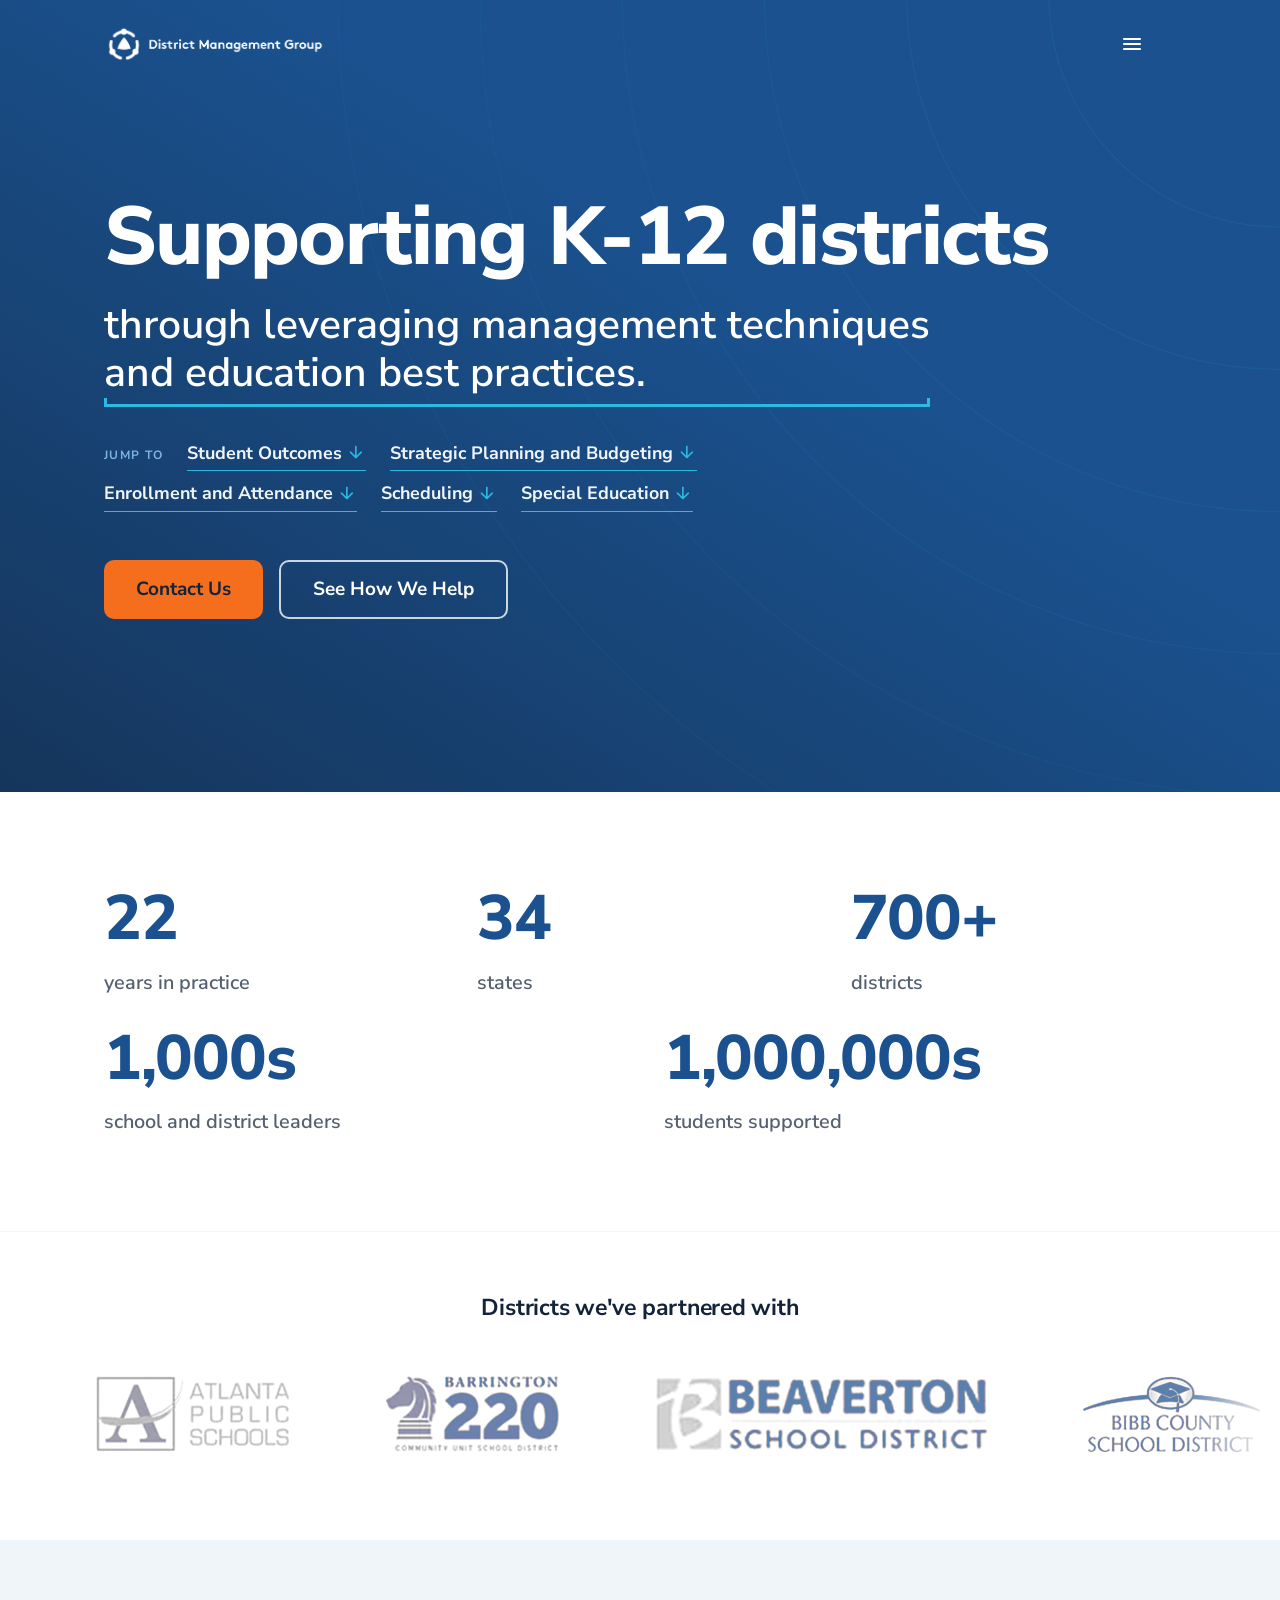
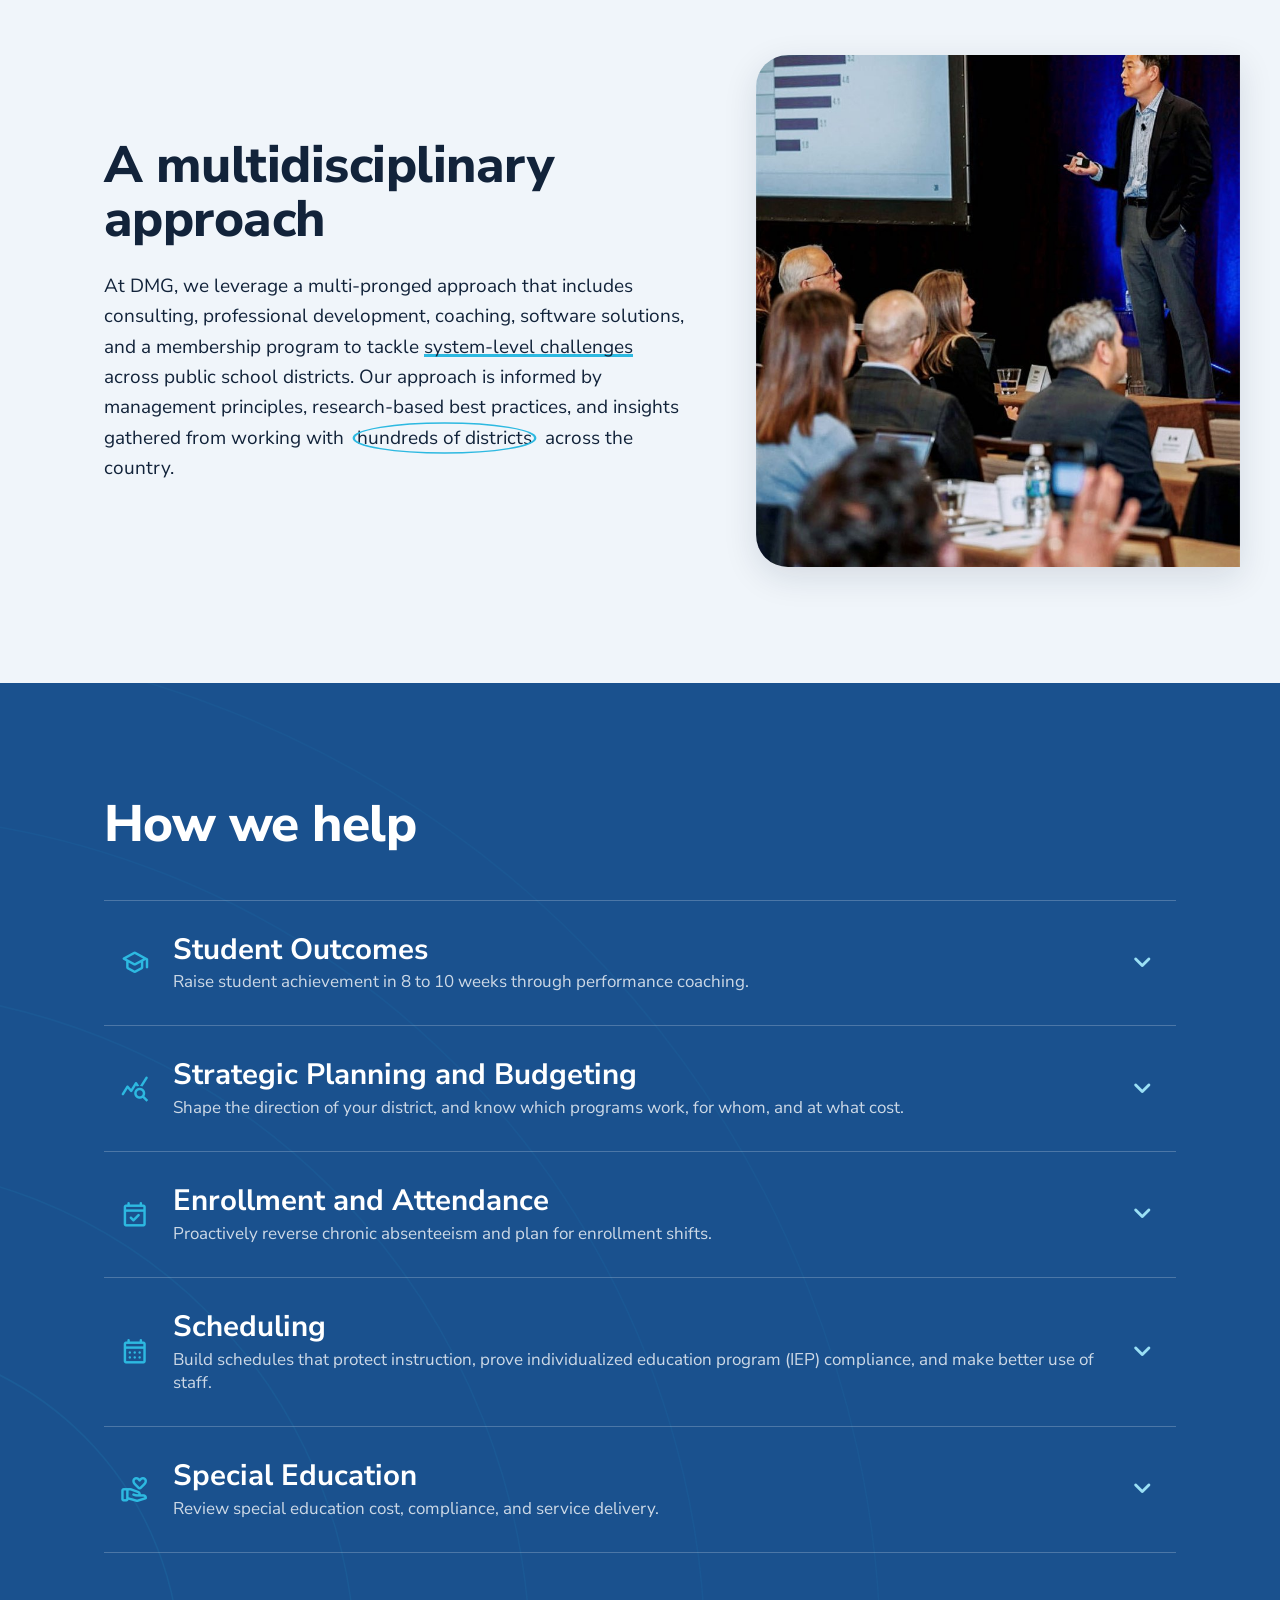
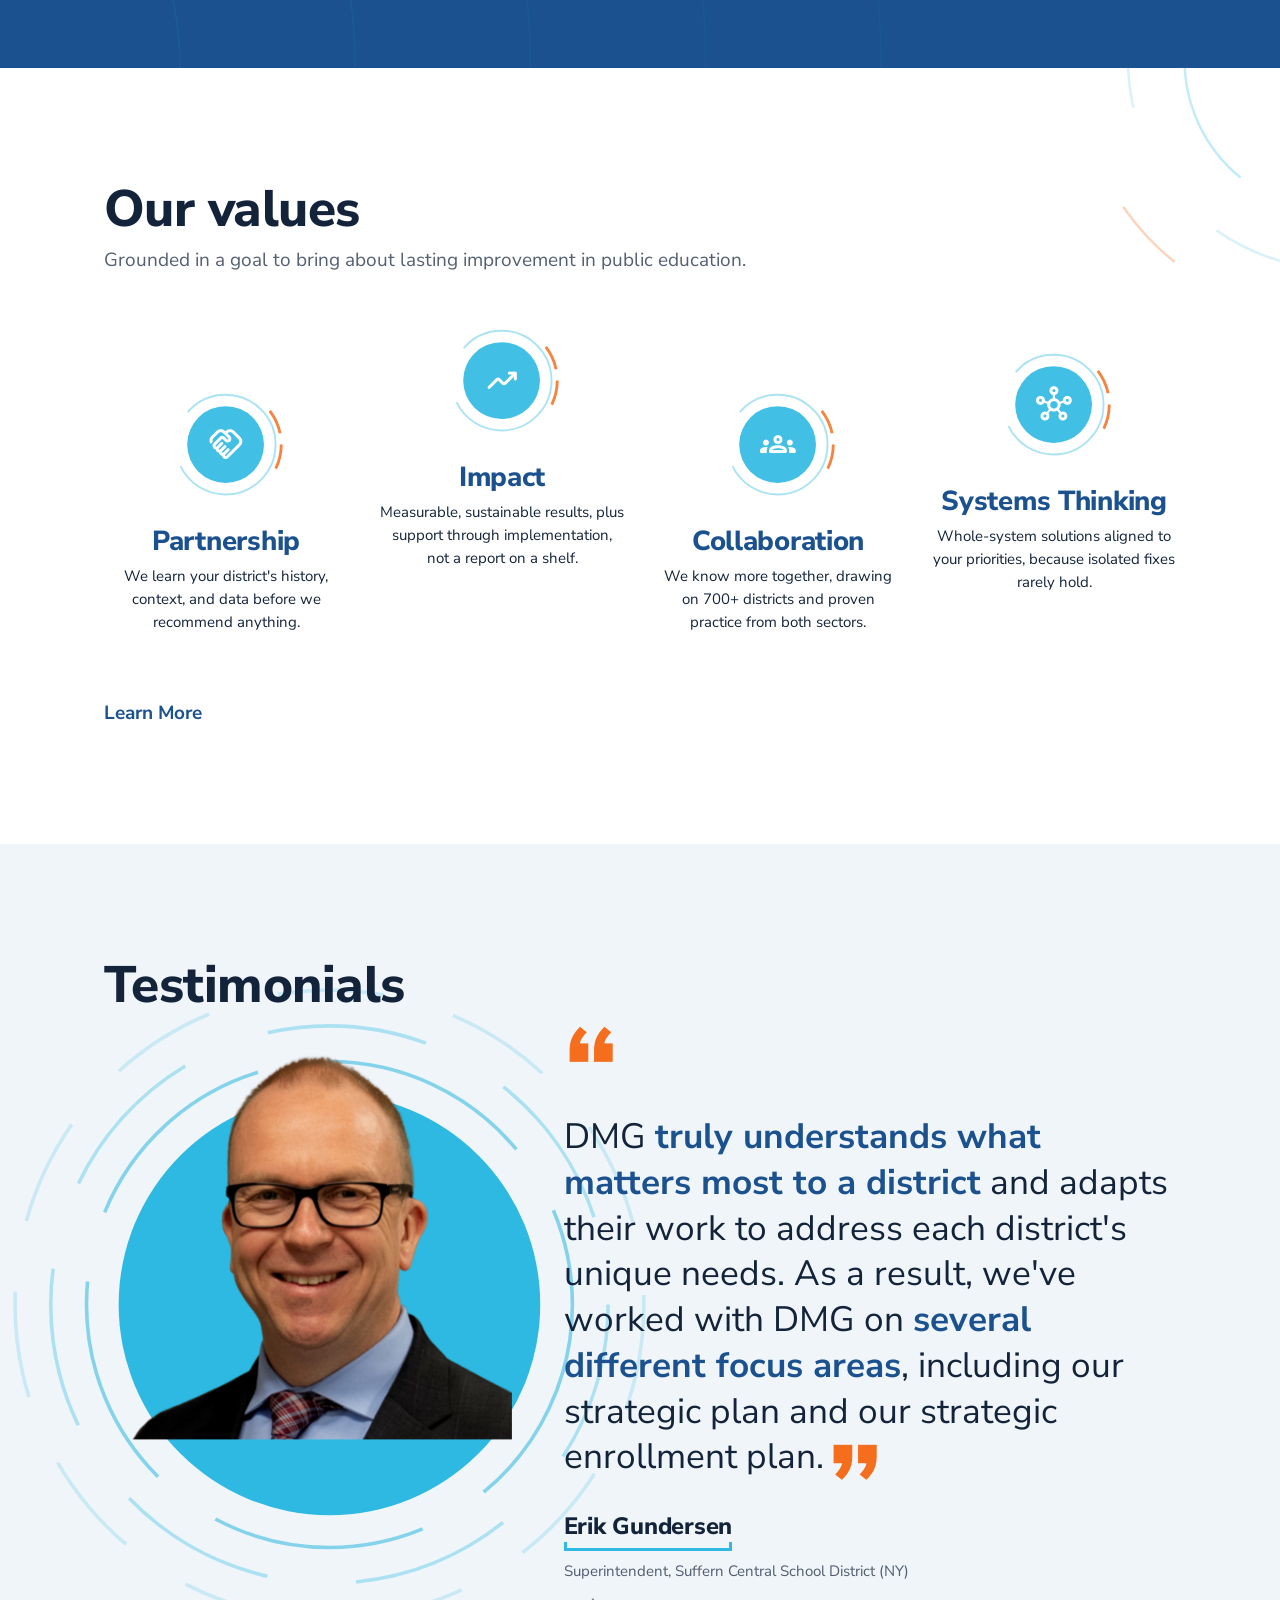
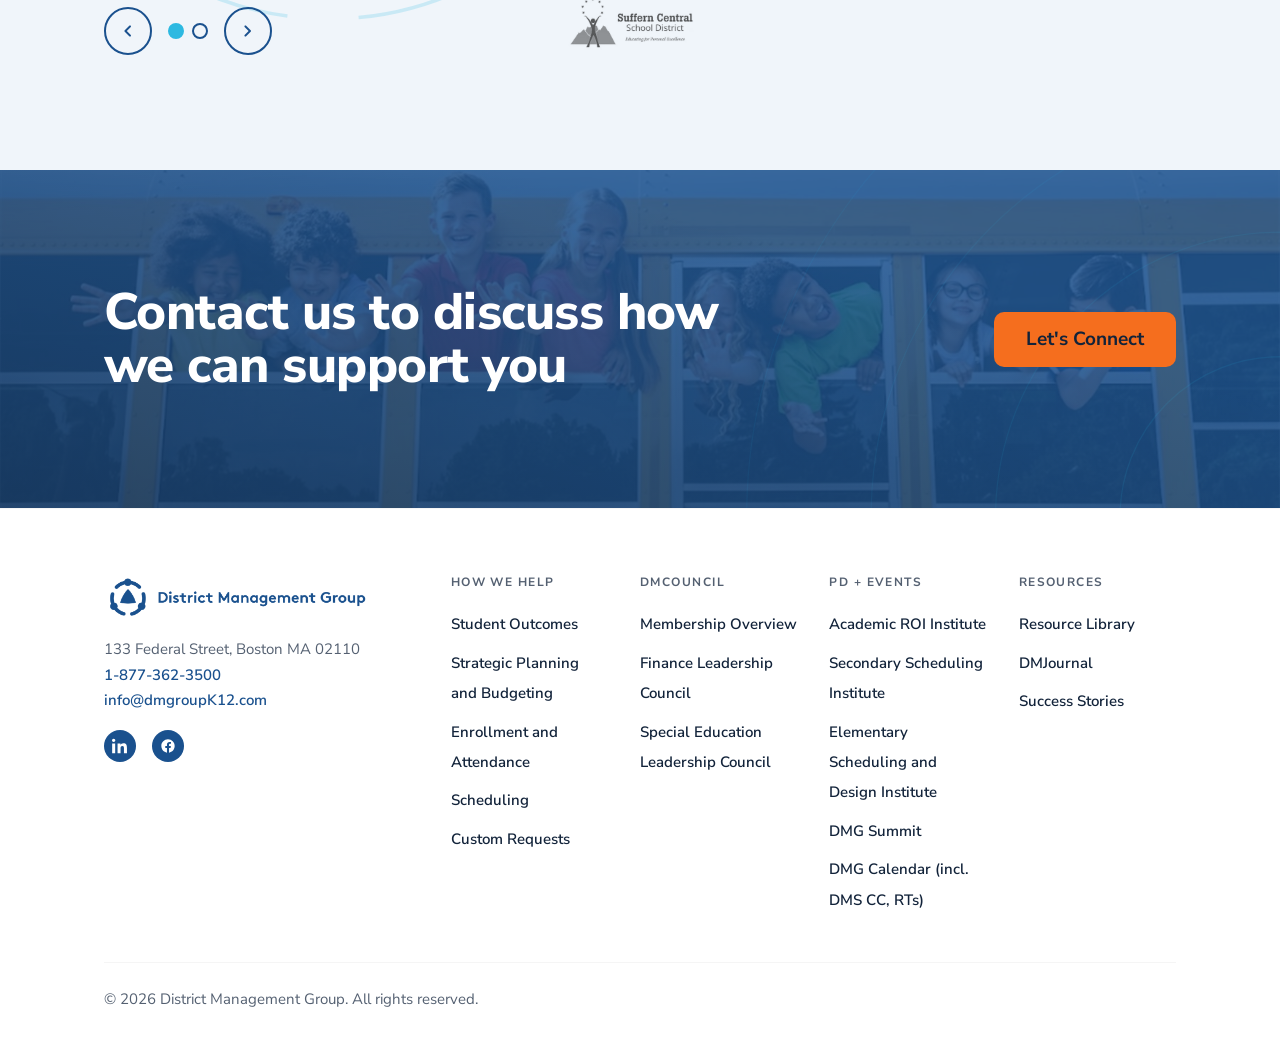
==== index.html @ 8a73c17e "Initial commit: DMG homepage prototype" ====
<!DOCTYPE html>
<html lang="en">
<head>
  <meta charset="UTF-8">
  <meta name="viewport" content="width=device-width, initial-scale=1.0">
  <title>District Management Group | Supporting K-12 districts</title>
  <meta name="description" content="DMG partners with public school districts on student outcomes, strategic planning and budgeting, enrollment and attendance, scheduling, and special education.">
  <link rel="icon" type="image/svg+xml" href="assets/brand/dmg-logo-stacked.svg">
  <script>document.documentElement.classList.add('js');</script>
  <link rel="preconnect" href="https://fonts.googleapis.com">
  <link rel="preconnect" href="https://fonts.gstatic.com" crossorigin>
  <link href="https://fonts.googleapis.com/css2?family=Nunito+Sans:ital,wght@0,400;0,600;0,700;0,800;1,400&display=swap" rel="stylesheet">
  <link href="https://fonts.googleapis.com/css2?family=Material+Symbols+Rounded:opsz,wght,FILL,GRAD@24,400,0,0&display=block" rel="stylesheet">
  <link rel="stylesheet" href="styles.css">
</head>
<body>

  <a class="skip-link" href="#main">Skip to content</a>

  <!-- ================= NAV ================= -->
  <header class="site-nav" id="site-nav">
    <div class="container nav-inner">
      <a class="nav-logo" href="#top" aria-label="District Management Group home">
        <!-- one asset, two colorways: the white PNG is used directly over the hero,
             and re-tinted to Dark Blue via a mask once the nav goes white -->
        <img class="logo-reversed" src="assets/brand/dmg-logo-white.png" alt="District Management Group" width="1844" height="333">
        <span class="logo-standard" role="img" aria-label="District Management Group"></span>
      </a>

      <button class="nav-toggle" aria-expanded="false" aria-controls="nav-menu" aria-label="Menu">
        <span class="material-symbols-rounded" aria-hidden="true">menu</span>
      </button>

      <nav aria-label="Primary">
        <ul class="nav-menu" id="nav-menu">
          <li class="nav-item">
            <button type="button" aria-expanded="false" aria-controls="drop-about">About <span class="material-symbols-rounded" aria-hidden="true">expand_more</span></button>
            <ul class="dropdown" id="drop-about">
              <li><a href="#">Our Approach</a></li>
              <li><a href="#">Our Team</a></li>
              <li><a href="#">Careers</a></li>
            </ul>
          </li>
          <li class="nav-item">
            <button type="button" aria-expanded="false" aria-controls="drop-help">How We Help <span class="material-symbols-rounded" aria-hidden="true">expand_more</span></button>
            <!-- layer 2 opens to the side on hover / focus-within -->
            <ul class="dropdown" id="drop-help">
              <li class="has-sub">
                <a href="#row-student-outcomes" data-open-row aria-haspopup="true">Student Outcomes<span class="material-symbols-rounded sub-caret" aria-hidden="true">chevron_right</span></a>
                <ul class="dropdown dropdown--sub">
                  <li><a href="#">Literacy Improvement</a></li>
                  <li><a href="#">Math Improvement</a></li>
                  <li><a href="#">Turnaround School Support</a></li>
                  <li><a href="#">Special Education and MTSS Reviews</a></li>
                </ul>
              </li>
              <li class="has-sub">
                <a href="#row-strategic-planning" data-open-row aria-haspopup="true">Strategic Planning and Budgeting<span class="material-symbols-rounded sub-caret" aria-hidden="true">chevron_right</span></a>
                <ul class="dropdown dropdown--sub">
                  <li><a href="#">Prioritizing Resources and Initiatives for Strategic Management (PRISM)</a></li>
                  <li><a href="#">Academic ROI Institute</a></li>
                  <li><a href="#">Strategic Planning</a></li>
                  <li><a href="#">Strategic Budgeting</a></li>
                </ul>
              </li>
              <li class="has-sub">
                <a href="#row-enrollment" data-open-row aria-haspopup="true">Enrollment and Attendance<span class="material-symbols-rounded sub-caret" aria-hidden="true">chevron_right</span></a>
                <ul class="dropdown dropdown--sub">
                  <li><a href="#">Decreasing Absenteeism</a></li>
                  <li><a href="#">Strategic Enrollment Planning</a></li>
                </ul>
              </li>
              <li class="has-sub">
                <a href="#row-scheduling" data-open-row aria-haspopup="true">Scheduling<span class="material-symbols-rounded sub-caret" aria-hidden="true">chevron_right</span></a>
                <ul class="dropdown dropdown--sub">
                  <li><a href="#">DMSchedules</a></li>
                  <li><a href="#">Secondary Scheduling Institute</a></li>
                  <li><a href="#">Elementary Scheduling and Design Institute</a></li>
                </ul>
              </li>
              <li><a href="#">Custom Requests</a></li>
            </ul>
          </li>
          <li class="nav-item">
            <button type="button" aria-expanded="false" aria-controls="drop-council">DMCouncil <span class="material-symbols-rounded" aria-hidden="true">expand_more</span></button>
            <ul class="dropdown" id="drop-council">
              <li class="has-sub">
                <a href="#" aria-haspopup="true">DMCouncil Membership<span class="material-symbols-rounded sub-caret" aria-hidden="true">chevron_right</span></a>
                <ul class="dropdown dropdown--sub">
                  <li><a href="#">Membership Overview</a></li>
                  <li><a href="#">Finance Leadership Council</a></li>
                  <li><a href="#">Special Education Leadership Council</a></li>
                </ul>
              </li>
              <li><a href="#">DMG Summit</a></li>
            </ul>
          </li>
          <li class="nav-item">
            <button type="button" aria-expanded="false" aria-controls="drop-pd">PD + Events <span class="material-symbols-rounded" aria-hidden="true">expand_more</span></button>
            <ul class="dropdown" id="drop-pd">
              <li><a href="#">Academic ROI Institute</a></li>
              <li><a href="#">Secondary Scheduling Institute</a></li>
              <li><a href="#">Elementary Scheduling and Design Institute</a></li>
              <li><a href="#">DMG Summit</a></li>
              <li><a href="#">DMG Calendar (incl. DMS CC, RTs)</a></li>
            </ul>
          </li>
          <li class="nav-item"><a href="#testimonials-section">Success Stories</a></li>
          <li class="nav-item">
            <button type="button" aria-expanded="false" aria-controls="drop-resources">Resources <span class="material-symbols-rounded" aria-hidden="true">expand_more</span></button>
            <ul class="dropdown" id="drop-resources">
              <li><a href="#">Resource Library</a></li>
              <li><a href="#">DMJournal</a></li>
            </ul>
          </li>
          <li class="nav-item"><a class="btn btn--primary nav-cta" href="#contact">Contact Us</a></li>
        </ul>
      </nav>
    </div>
  </header>

  <main id="main">

    <!-- ================= HERO ================= -->
    <section class="hero" id="top" aria-label="Introduction">
      <div class="hero-media" aria-hidden="true">
        <video autoplay muted loop playsinline preload="metadata" poster="assets/video/hero-poster.jpg">
          <source src="assets/video/hero.mp4" type="video/mp4">
        </video>
        <div class="hero-tint"></div>
        <!-- disciplined arc texture: faint light-blue concentric strokes, 6-10% opacity -->
        <svg class="hero-arcs" viewBox="0 0 1440 900" preserveAspectRatio="xMidYMid slice" aria-hidden="true">
          <g fill="none" stroke="var(--dmg-light-blue)" stroke-width="1.5">
            <circle cx="1440" cy="0" r="260" opacity="0.10"/>
            <circle cx="1440" cy="0" r="420" opacity="0.09"/>
            <circle cx="1440" cy="0" r="580" opacity="0.08"/>
            <circle cx="1440" cy="0" r="740" opacity="0.07"/>
            <circle cx="1440" cy="0" r="900" opacity="0.06"/>
            <circle cx="1440" cy="0" r="1060" opacity="0.06"/>
          </g>
        </svg>
      </div>

      <div class="container hero-content">
        <h1>Supporting K&#8209;12 districts</h1>
        <div class="hero-lower">
        <div class="hero-text">
          <p class="hero-expertise">through leveraging management techniques and education best practices.</p>
          <span class="rule hero-rule" id="hero-rule" aria-hidden="true"></span>

          <!-- the real navigation into the accordion. The label and the down arrows are
               the click affordance. The rotating phrase this used to sit under is gone. -->
          <nav class="hero-quicklinks" aria-label="How we help">
            <span class="ql-label" aria-hidden="true">Jump to</span>
            <a href="#row-student-outcomes" data-open-row>Student Outcomes<span class="material-symbols-rounded ql-arrow" aria-hidden="true">arrow_downward</span></a>
            <a href="#row-strategic-planning" data-open-row>Strategic Planning and Budgeting<span class="material-symbols-rounded ql-arrow" aria-hidden="true">arrow_downward</span></a>
            <a href="#row-enrollment" data-open-row>Enrollment and Attendance<span class="material-symbols-rounded ql-arrow" aria-hidden="true">arrow_downward</span></a>
            <a href="#row-scheduling" data-open-row>Scheduling<span class="material-symbols-rounded ql-arrow" aria-hidden="true">arrow_downward</span></a>
            <a href="#row-special-education" data-open-row>Special Education<span class="material-symbols-rounded ql-arrow" aria-hidden="true">arrow_downward</span></a>
          </nav>

          <div class="hero-ctas">
            <a class="btn btn--warm" href="#contact">Contact Us</a>
            <a class="btn btn--ghost" href="#how-we-help">See How We Help</a>
          </div>
        </div>

        </div>
      </div>
    </section>

    <!-- ================= STAT BAR ================= -->
    <section class="stats" aria-label="DMG at a glance">
      <div class="container">
        <!-- row 1 is the three counted figures, row 2 the two spelled magnitudes -->
        <ul class="stats-grid">
          <li class="stat" data-reveal style="--stagger: 0;">
            <span class="stat-figure"><span class="count" data-target="22">22</span></span>
            <span class="rule stat-rule" aria-hidden="true"></span>
            <span class="stat-label">years in practice</span>
          </li>
          <li class="stat" data-reveal style="--stagger: 1;">
            <span class="stat-figure"><span class="count" data-target="34">34</span></span>
            <span class="rule stat-rule" aria-hidden="true"></span>
            <span class="stat-label">states</span>
          </li>
          <li class="stat" data-reveal style="--stagger: 2;">
            <span class="stat-figure"><span class="count" data-target="700" data-suffix="+">700+</span></span>
            <span class="rule stat-rule" aria-hidden="true"></span>
            <span class="stat-label">districts</span>
          </li>
          <li class="stat stat--word" data-reveal style="--stagger: 3;">
            <span class="stat-figure"><span class="count" data-target="1000" data-format="comma" data-suffix="s">1,000s</span></span>
            <span class="rule stat-rule" aria-hidden="true"></span>
            <span class="stat-label">school and district leaders</span>
          </li>
          <li class="stat stat--word" data-reveal style="--stagger: 4;">
            <span class="stat-figure"><span class="count" data-target="1000000" data-format="comma" data-suffix="s">1,000,000s</span></span>
            <span class="rule stat-rule" aria-hidden="true"></span>
            <span class="stat-label">students supported</span>
          </li>
        </ul>
      </div>
    </section>

    <!-- ================= DISTRICT LOGO MARQUEE =================
         Treatment toggle: add class "marquee--tinted" to this section for the
         normalized dark-blue version (Bain-like). Remove it for full color. -->
    <section class="logo-marquee marquee--tinted" id="logo-marquee" aria-labelledby="marquee-title">
      <h2 id="marquee-title">Districts we've partnered with</h2>
      <div class="marquee">
        <ul class="marquee-track">
          <li class="mlogo"><img src="assets/img/logos/atlanta-public-schools.png" alt="Atlanta Public Schools" width="459" height="180" loading="lazy"></li>
          <li class="mlogo"><img src="assets/img/logos/barrington-220-community-unit-school-district.png" alt="Barrington 220 Community Unit School District" width="410" height="180" loading="lazy"></li>
          <li class="mlogo"><img src="assets/img/logos/beaverton-school-district.png" alt="Beaverton School District" width="786" height="180" loading="lazy"></li>
          <li class="mlogo"><img src="assets/img/logos/bibb-county-school-district.png" alt="Bibb County School District" width="420" height="180" loading="lazy"></li>
          <li class="mlogo"><img src="assets/img/logos/birmingham-city-schools.png" alt="Birmingham City Schools" width="920" height="180" loading="lazy"></li>
          <li class="mlogo"><img src="assets/img/logos/boston-public-schools.png" alt="Boston Public Schools" width="344" height="180" loading="lazy"></li>
          <li class="mlogo"><img src="assets/img/logos/boulder-valley-school-district.png" alt="Boulder Valley School District" width="750" height="180" loading="lazy"></li>
          <li class="mlogo"><img src="assets/img/logos/chelmsford-public-schools.png" alt="Chelmsford Public Schools" width="268" height="180" loading="lazy"></li>
          <li class="mlogo"><img src="assets/img/logos/fairfax-county-public-schools.png" alt="Fairfax County Public Schools" width="270" height="180" loading="lazy"></li>
          <li class="mlogo"><img src="assets/img/logos/farmington-public-schools.png" alt="Farmington Public Schools" width="591" height="180" loading="lazy"></li>
          <li class="mlogo"><img src="assets/img/logos/fort-worth-independent-school-district.png" alt="Fort Worth Independent School District" width="734" height="180" loading="lazy"></li>
          <li class="mlogo"><img src="assets/img/logos/fresno-unified-school-district.png" alt="Fresno Unified School District" width="345" height="180" loading="lazy"></li>
          <li class="mlogo"><img src="assets/img/logos/grand-island-public-schools.png" alt="Grand Island Public Schools" width="320" height="180" loading="lazy"></li>
          <li class="mlogo"><img src="assets/img/logos/gwinnett-county-public-schools.png" alt="Gwinnett County Public Schools" width="261" height="180" loading="lazy"></li>
          <li class="mlogo"><img src="assets/img/logos/indian-prairie-school-district-204.png" alt="Indian Prairie School District 204" width="432" height="180" loading="lazy"></li>
          <li class="mlogo"><img src="assets/img/logos/iowa-city-community-school-district.png" alt="Iowa City Community School District" width="322" height="180" loading="lazy"></li>
          <li class="mlogo"><img src="assets/img/logos/killeen-independent-school-district.png" alt="Killeen Independent School District" width="333" height="180" loading="lazy"></li>
          <li class="mlogo"><img src="assets/img/logos/kyrene-school-district.png" alt="Kyrene School District" width="652" height="180" loading="lazy"></li>
          <li class="mlogo"><img src="assets/img/logos/lc.png" alt="LC" width="192" height="180" loading="lazy"></li>
          <li class="mlogo"><img src="assets/img/logos/los-angeles-unified-school-district.png" alt="Los Angeles Unified School District" width="178" height="180" loading="lazy"></li>
          <li class="mlogo"><img src="assets/img/logos/millcreek-township-school-district.png" alt="Millcreek Township School District" width="250" height="180" loading="lazy"></li>
          <li class="mlogo"><img src="assets/img/logos/mounds-view-public-schools.png" alt="Mounds View Public Schools" width="668" height="180" loading="lazy"></li>
          <li class="mlogo"><img src="assets/img/logos/nebraska-department-of-education.png" alt="Nebraska Department of Education" width="180" height="180" loading="lazy"></li>
          <li class="mlogo"><img src="assets/img/logos/newport-news-public-schools.png" alt="Newport News Public Schools" width="162" height="180" loading="lazy"></li>
          <li class="mlogo"><img src="assets/img/logos/nf.png" alt="NF" width="180" height="180" loading="lazy"></li>
          <li class="mlogo"><img src="assets/img/logos/port-chester-public-schools.png" alt="Port Chester Public Schools" width="748" height="180" loading="lazy"></li>
          <li class="mlogo"><img src="assets/img/logos/providence-schools.png" alt="Providence Schools" width="423" height="180" loading="lazy"></li>
          <li class="mlogo"><img src="assets/img/logos/ride-rhode-island-department-of-education.png" alt="RIDE Rhode Island Department of Education" width="638" height="180" loading="lazy"></li>
          <li class="mlogo"><img src="assets/img/logos/rockford-public-schools.png" alt="Rockford Public Schools" width="700" height="180" loading="lazy"></li>
          <li class="mlogo"><img src="assets/img/logos/san-bernardino-city-unified-school-district.png" alt="San Bernardino City Unified School District" width="180" height="180" loading="lazy"></li>
          <li class="mlogo"><img src="assets/img/logos/saratoga-springs-city-school-district.png" alt="Saratoga Springs City School District" width="400" height="180" loading="lazy"></li>
          <li class="mlogo"><img src="assets/img/logos/school-district-of-lancaster.png" alt="School District of Lancaster" width="272" height="180" loading="lazy"></li>
          <li class="mlogo"><img src="assets/img/logos/school-district-u-46.png" alt="School District U-46" width="182" height="180" loading="lazy"></li>
          <li class="mlogo"><img src="assets/img/logos/seattle-public-schools.png" alt="Seattle Public Schools" width="483" height="180" loading="lazy"></li>
          <li class="mlogo"><img src="assets/img/logos/sioux-falls-school-district.png" alt="Sioux Falls School District" width="180" height="180" loading="lazy"></li>
          <li class="mlogo"><img src="assets/img/logos/south-san-antonio-independent-school-district.png" alt="South San Antonio Independent School District" width="177" height="180" loading="lazy"></li>
          <li class="mlogo"><img src="assets/img/logos/the-school-district-of-philadelphia.png" alt="The School District of Philadelphia" width="177" height="180" loading="lazy"></li>
          <li class="mlogo"><img src="assets/img/logos/utica.png" alt="Utica" width="207" height="180" loading="lazy"></li>
          <li class="mlogo"><img src="assets/img/logos/wake-county-public-school-system.png" alt="Wake County Public School System" width="818" height="180" loading="lazy"></li>
          <li class="mlogo"><img src="assets/img/logos/webster-parish-schools.png" alt="Webster Parish Schools" width="180" height="180" loading="lazy"></li>
          <li class="mlogo"><img src="assets/img/logos/wilmette-public-schools-district-39.png" alt="Wilmette Public Schools District 39" width="213" height="180" loading="lazy"></li>
          <li class="mlogo"><img src="assets/img/logos/wilson-school-district.png" alt="Wilson School District" width="150" height="180" loading="lazy"></li>
        </ul>
        <ul class="marquee-track" aria-hidden="true">
          <li class="mlogo"><img src="assets/img/logos/atlanta-public-schools.png" alt="" width="459" height="180" loading="lazy"></li>
          <li class="mlogo"><img src="assets/img/logos/barrington-220-community-unit-school-district.png" alt="" width="410" height="180" loading="lazy"></li>
          <li class="mlogo"><img src="assets/img/logos/beaverton-school-district.png" alt="" width="786" height="180" loading="lazy"></li>
          <li class="mlogo"><img src="assets/img/logos/bibb-county-school-district.png" alt="" width="420" height="180" loading="lazy"></li>
          <li class="mlogo"><img src="assets/img/logos/birmingham-city-schools.png" alt="" width="920" height="180" loading="lazy"></li>
          <li class="mlogo"><img src="assets/img/logos/boston-public-schools.png" alt="" width="344" height="180" loading="lazy"></li>
          <li class="mlogo"><img src="assets/img/logos/boulder-valley-school-district.png" alt="" width="750" height="180" loading="lazy"></li>
          <li class="mlogo"><img src="assets/img/logos/chelmsford-public-schools.png" alt="" width="268" height="180" loading="lazy"></li>
          <li class="mlogo"><img src="assets/img/logos/fairfax-county-public-schools.png" alt="" width="270" height="180" loading="lazy"></li>
          <li class="mlogo"><img src="assets/img/logos/farmington-public-schools.png" alt="" width="591" height="180" loading="lazy"></li>
          <li class="mlogo"><img src="assets/img/logos/fort-worth-independent-school-district.png" alt="" width="734" height="180" loading="lazy"></li>
          <li class="mlogo"><img src="assets/img/logos/fresno-unified-school-district.png" alt="" width="345" height="180" loading="lazy"></li>
          <li class="mlogo"><img src="assets/img/logos/grand-island-public-schools.png" alt="" width="320" height="180" loading="lazy"></li>
          <li class="mlogo"><img src="assets/img/logos/gwinnett-county-public-schools.png" alt="" width="261" height="180" loading="lazy"></li>
          <li class="mlogo"><img src="assets/img/logos/indian-prairie-school-district-204.png" alt="" width="432" height="180" loading="lazy"></li>
          <li class="mlogo"><img src="assets/img/logos/iowa-city-community-school-district.png" alt="" width="322" height="180" loading="lazy"></li>
          <li class="mlogo"><img src="assets/img/logos/killeen-independent-school-district.png" alt="" width="333" height="180" loading="lazy"></li>
          <li class="mlogo"><img src="assets/img/logos/kyrene-school-district.png" alt="" width="652" height="180" loading="lazy"></li>
          <li class="mlogo"><img src="assets/img/logos/lc.png" alt="" width="192" height="180" loading="lazy"></li>
          <li class="mlogo"><img src="assets/img/logos/los-angeles-unified-school-district.png" alt="" width="178" height="180" loading="lazy"></li>
          <li class="mlogo"><img src="assets/img/logos/millcreek-township-school-district.png" alt="" width="250" height="180" loading="lazy"></li>
          <li class="mlogo"><img src="assets/img/logos/mounds-view-public-schools.png" alt="" width="668" height="180" loading="lazy"></li>
          <li class="mlogo"><img src="assets/img/logos/nebraska-department-of-education.png" alt="" width="180" height="180" loading="lazy"></li>
          <li class="mlogo"><img src="assets/img/logos/newport-news-public-schools.png" alt="" width="162" height="180" loading="lazy"></li>
          <li class="mlogo"><img src="assets/img/logos/nf.png" alt="" width="180" height="180" loading="lazy"></li>
          <li class="mlogo"><img src="assets/img/logos/port-chester-public-schools.png" alt="" width="748" height="180" loading="lazy"></li>
          <li class="mlogo"><img src="assets/img/logos/providence-schools.png" alt="" width="423" height="180" loading="lazy"></li>
          <li class="mlogo"><img src="assets/img/logos/ride-rhode-island-department-of-education.png" alt="" width="638" height="180" loading="lazy"></li>
          <li class="mlogo"><img src="assets/img/logos/rockford-public-schools.png" alt="" width="700" height="180" loading="lazy"></li>
          <li class="mlogo"><img src="assets/img/logos/san-bernardino-city-unified-school-district.png" alt="" width="180" height="180" loading="lazy"></li>
          <li class="mlogo"><img src="assets/img/logos/saratoga-springs-city-school-district.png" alt="" width="400" height="180" loading="lazy"></li>
          <li class="mlogo"><img src="assets/img/logos/school-district-of-lancaster.png" alt="" width="272" height="180" loading="lazy"></li>
          <li class="mlogo"><img src="assets/img/logos/school-district-u-46.png" alt="" width="182" height="180" loading="lazy"></li>
          <li class="mlogo"><img src="assets/img/logos/seattle-public-schools.png" alt="" width="483" height="180" loading="lazy"></li>
          <li class="mlogo"><img src="assets/img/logos/sioux-falls-school-district.png" alt="" width="180" height="180" loading="lazy"></li>
          <li class="mlogo"><img src="assets/img/logos/south-san-antonio-independent-school-district.png" alt="" width="177" height="180" loading="lazy"></li>
          <li class="mlogo"><img src="assets/img/logos/the-school-district-of-philadelphia.png" alt="" width="177" height="180" loading="lazy"></li>
          <li class="mlogo"><img src="assets/img/logos/utica.png" alt="" width="207" height="180" loading="lazy"></li>
          <li class="mlogo"><img src="assets/img/logos/wake-county-public-school-system.png" alt="" width="818" height="180" loading="lazy"></li>
          <li class="mlogo"><img src="assets/img/logos/webster-parish-schools.png" alt="" width="180" height="180" loading="lazy"></li>
          <li class="mlogo"><img src="assets/img/logos/wilmette-public-schools-district-39.png" alt="" width="213" height="180" loading="lazy"></li>
          <li class="mlogo"><img src="assets/img/logos/wilson-school-district.png" alt="" width="150" height="180" loading="lazy"></li>
        </ul>
      </div>
    </section>

    <!-- ================= A MULTIDISCIPLINARY APPROACH ================= -->
    <section class="approach section" aria-labelledby="approach-title">
      <div class="container">
        <div class="approach-grid">
          <div class="approach-copy" data-reveal>
            <h2 id="approach-title">A multidisciplinary approach</h2>
            <p class="body-copy">At DMG, we leverage a multi-pronged approach that includes consulting, professional development, coaching, software solutions, and a membership program to tackle <span class="mark" style="--mark-i: 0">system-level challenges</span> across public school districts. Our approach is informed by management principles, research-based best practices, and insights gathered from working with <span class="mark mark--circle" style="--mark-i: 1">hundreds of districts<svg viewBox="0 0 200 60" preserveAspectRatio="none" aria-hidden="true"><ellipse cx="100" cy="30" rx="95" ry="25" pathLength="100"/></svg></span> across the country.</p>
          </div>
          <div class="approach-photo" data-reveal style="--stagger: 1;">
            <!-- same arc language as the testimonial backdrop, with one orange
                 arc as the warm accent. Decorative. -->
            <svg class="approach-arcs" viewBox="0 0 400 400" aria-hidden="true">
              <g fill="none" stroke-width="2">
                <circle cx="60" cy="340" r="120" stroke="var(--dmg-light-blue)" opacity="0.55" stroke-dasharray="150 60"/>
                <circle cx="60" cy="340" r="150" stroke="var(--dmg-light-blue)" opacity="0.35" stroke-dasharray="110 70"/>
                <circle cx="60" cy="340" r="180" stroke="var(--dmg-orange)" opacity="0.45" stroke-dasharray="70 260"/>
              </g>
            </svg>
            <img src="assets/img/approach-summit.jpg" alt="A DMG Summit speaker presenting data to district leaders" width="820" height="1100" loading="lazy">
          </div>
        </div>
      </div>
    </section>

    <!-- ================= HOW WE HELP ================= -->
    <section class="howwehelp section" id="how-we-help" aria-labelledby="hwh-title">
      <svg class="section-arcs" viewBox="0 0 1440 900" preserveAspectRatio="xMidYMid slice" aria-hidden="true">
        <g fill="none" stroke="var(--dmg-light-blue)" stroke-width="1.5">
          <circle cx="0" cy="900" r="300" opacity="0.10"/>
          <circle cx="0" cy="900" r="460" opacity="0.08"/>
          <circle cx="0" cy="900" r="620" opacity="0.07"/>
          <circle cx="0" cy="900" r="780" opacity="0.06"/>
          <circle cx="0" cy="900" r="940" opacity="0.05"/>
        </g>
      </svg>
      <div class="container">
        <h2 id="hwh-title" data-reveal>How we help</h2>

        <div class="hwh-rows">

          <!-- Row 1: open on load -->
          <div class="hwh-row" id="row-student-outcomes">
            <span class="row-rule" aria-hidden="true"></span>
            <h3 class="hwh-h3">
              <button class="hwh-toggle" aria-expanded="false" aria-controls="panel-student-outcomes">
                <span class="material-symbols-rounded row-icon" aria-hidden="true">school</span>
                <span class="hwh-title-group">
                  <span class="hwh-title">Student Outcomes</span>
                  <span class="hwh-preview">Raise student achievement in 8 to 10 weeks through performance coaching.</span>
                </span>
                <span class="material-symbols-rounded hwh-chevron" aria-hidden="true">expand_more</span>
              </button>
            </h3>
            <div class="hwh-panel" id="panel-student-outcomes">
              <div class="hwh-panel-inner">
                <div class="hwh-panel-grid">
                  <div class="hwh-body">
                    <p class="hwh-blurb">Raise student achievement in <span class="mark mark--circle" style="--mark-i: 0">8 to 10 weeks<svg viewBox="0 0 200 60" preserveAspectRatio="none" aria-hidden="true"><ellipse cx="100" cy="30" rx="95" ry="25" pathLength="100"/></svg></span> through <span class="mark" style="--mark-i: 1">performance coaching</span>.</p>
                    <div class="hwh-links">
                      <a href="#">Literacy Improvement</a>
                      <a href="#">Math Improvement</a>
                      <a href="#">Turnaround School Support</a>
                    </div>
                  </div>
                  <aside class="hwh-card">
                    <span class="eyebrow">Featured success story</span>
                    <span class="hwh-card-district">Huntsville City Schools (AL)</span>
                    <span class="hwh-card-stat"><span class="material-symbols-rounded" aria-hidden="true">arrow_upward</span><span class="count" data-target="43" data-suffix="%" aria-hidden="true">43%</span><span class="visually-hidden">Up 43 percent</span></span>
                    <span class="rule" aria-hidden="true"></span>
                    <p class="hwh-card-context">In ACAP math proficiency in one year through DMG's Breakthrough Results program.</p>
                    <p class="hwh-card-footnote">ACAP: Alabama Comprehensive Assessment Program</p>
                    <a class="link" href="#">Read More</a>
                  </aside>
                </div>
              </div>
            </div>
          </div>

          <!-- Row 2 -->
          <div class="hwh-row" id="row-strategic-planning">
            <span class="row-rule" aria-hidden="true"></span>
            <h3 class="hwh-h3">
              <button class="hwh-toggle" aria-expanded="false" aria-controls="panel-strategic-planning">
                <span class="material-symbols-rounded row-icon" aria-hidden="true">query_stats</span>
                <span class="hwh-title-group">
                  <span class="hwh-title">Strategic Planning and Budgeting</span>
                  <span class="hwh-preview">Shape the direction of your district, and know which programs work, for whom, and at what cost.</span>
                </span>
                <span class="material-symbols-rounded hwh-chevron" aria-hidden="true">expand_more</span>
              </button>
            </h3>
            <div class="hwh-panel" id="panel-strategic-planning">
              <div class="hwh-panel-inner">
                <div class="hwh-panel-grid">
                  <div class="hwh-body">
                    <p class="hwh-blurb">Shape the direction of your district, and know <span class="mark" style="--mark-i: 0">which programs work</span>, <span class="mark" style="--mark-i: 1">for whom</span>, and <span class="mark mark--circle" style="--mark-i: 2">at what cost<svg viewBox="0 0 200 60" preserveAspectRatio="none" aria-hidden="true"><ellipse cx="100" cy="30" rx="95" ry="25" pathLength="100"/></svg></span>.</p>
                    <div class="hwh-links">
                      <a href="#">Prioritizing Resources and Initiatives for Strategic Management (PRISM)</a>
                      <a href="#">Academic ROI Institute</a>
                      <a href="#">Strategic Planning and Budgeting</a>
                    </div>
                  </div>
                  <aside class="hwh-card">
                    <span class="eyebrow">Featured success story</span>
                    <span class="hwh-card-district">Fresno Unified School District (CA)</span>
                    <span class="hwh-card-stat"><span class="count" data-target="73000" data-format="comma">73,000</span></span>
                    <span class="rule" aria-hidden="true"></span>
                    <span class="hwh-card-statlabel">students</span>
                    <p class="hwh-card-context">California's third-largest district used PRISM to align resources to priorities.</p>
                    <a class="link" href="#">Read More</a>
                  </aside>
                </div>
              </div>
            </div>
          </div>

          <!-- Row 3 -->
          <div class="hwh-row" id="row-enrollment">
            <span class="row-rule" aria-hidden="true"></span>
            <h3 class="hwh-h3">
              <button class="hwh-toggle" aria-expanded="false" aria-controls="panel-enrollment">
                <span class="material-symbols-rounded row-icon" aria-hidden="true">event_available</span>
                <span class="hwh-title-group">
                  <span class="hwh-title">Enrollment and Attendance</span>
                  <span class="hwh-preview">Proactively reverse chronic absenteeism and plan for enrollment shifts.</span>
                </span>
                <span class="material-symbols-rounded hwh-chevron" aria-hidden="true">expand_more</span>
              </button>
            </h3>
            <div class="hwh-panel" id="panel-enrollment">
              <div class="hwh-panel-inner">
                <div class="hwh-panel-grid">
                  <div class="hwh-body">
                    <p class="hwh-blurb"><span class="mark" style="--mark-i: 0">Proactively reverse</span> chronic absenteeism and plan for <span class="mark" style="--mark-i: 1">enrollment shifts</span>.</p>
                    <div class="hwh-links">
                      <a href="#">Decreasing Absenteeism</a>
                      <a href="#">Strategic Enrollment Planning</a>
                    </div>
                  </div>
                  <aside class="hwh-card">
                    <span class="eyebrow">Featured success story</span>
                    <span class="hwh-card-district">Bibb County (GA)</span>
                    <span class="hwh-card-stat"><span class="material-symbols-rounded" aria-hidden="true">arrow_downward</span><span class="count" data-target="56" data-suffix="%" aria-hidden="true">56%</span><span class="visually-hidden">Down 56 percent</span></span>
                    <span class="rule" aria-hidden="true"></span>
                    <p class="hwh-card-context">Chronic absenteeism in a targeted 10-week intervention.</p>
                    <a class="link" href="#">Read More</a>
                  </aside>
                </div>
              </div>
            </div>
          </div>

          <!-- Row 4: no cleared stat, stat-less card variant -->
          <div class="hwh-row" id="row-scheduling">
            <span class="row-rule" aria-hidden="true"></span>
            <h3 class="hwh-h3">
              <button class="hwh-toggle" aria-expanded="false" aria-controls="panel-scheduling">
                <span class="material-symbols-rounded row-icon" aria-hidden="true">calendar_month</span>
                <span class="hwh-title-group">
                  <span class="hwh-title">Scheduling</span>
                  <span class="hwh-preview">Build schedules that protect instruction, prove individualized education program (IEP) compliance, and make better use of staff.</span>
                </span>
                <span class="material-symbols-rounded hwh-chevron" aria-hidden="true">expand_more</span>
              </button>
            </h3>
            <div class="hwh-panel" id="panel-scheduling">
              <div class="hwh-panel-inner">
                <div class="hwh-panel-grid">
                  <div class="hwh-body">
                    <p class="hwh-blurb">Build schedules that <span class="mark" style="--mark-i: 0">protect instruction</span>, prove individualized education program (IEP) compliance, and <span class="mark" style="--mark-i: 1">make better use of staff</span>.</p>
                    <div class="hwh-links">
                      <a href="#">DMSchedules Software</a>
                      <a href="#">Secondary Scheduling Institute</a>
                      <a href="#">Elementary Scheduling and Design Institute</a>
                    </div>
                  </div>
                  <aside class="hwh-card hwh-card--nostat">
                    <span class="eyebrow">Featured success story</span>
                    <span class="hwh-card-district">New Fairfield (CT)</span>
                    <span class="rule" aria-hidden="true"></span>
                    <p class="hwh-card-context">Maximized support-staff time and improved student performance with DMSchedules.</p>
                    <a class="link" href="#">Read More</a>
                  </aside>
                </div>
              </div>
            </div>
          </div>

          <!-- Row 5: no cleared stat, stat-less card variant -->
          <div class="hwh-row" id="row-special-education">
            <span class="row-rule" aria-hidden="true"></span>
            <h3 class="hwh-h3">
              <button class="hwh-toggle" aria-expanded="false" aria-controls="panel-special-education">
                <span class="material-symbols-rounded row-icon" aria-hidden="true">volunteer_activism</span>
                <span class="hwh-title-group">
                  <span class="hwh-title">Special Education</span>
                  <span class="hwh-preview">Review special education cost, compliance, and service delivery.</span>
                </span>
                <span class="material-symbols-rounded hwh-chevron" aria-hidden="true">expand_more</span>
              </button>
            </h3>
            <div class="hwh-panel" id="panel-special-education">
              <div class="hwh-panel-inner">
                <div class="hwh-panel-grid">
                  <div class="hwh-body">
                    <p class="hwh-blurb">Review special education <span class="mark" style="--mark-i: 0">cost</span>, <span class="mark" style="--mark-i: 1">compliance</span>, and <span class="mark" style="--mark-i: 2">service delivery</span>.</p>
                    <div class="hwh-links">
                      <a href="#">Special Education and Multi-Tiered System of Supports (MTSS) Reviews</a>
                    </div>
                  </div>
                  <aside class="hwh-card hwh-card--nostat">
                    <span class="eyebrow">Featured success story</span>
                    <span class="hwh-card-district">Littleton Elementary School District (AZ)</span>
                    <span class="rule" aria-hidden="true"></span>
                    <p class="hwh-card-context">Protected Tier 1 instruction and expanded special education capacity with DMSchedules Student Services.</p>
                    <a class="link" href="#">Read More</a>
                  </aside>
                </div>
              </div>
            </div>
          </div>

        </div>
      </div>
    </section>

    <!-- ================= OUR VALUES ================= -->
    <section class="values section" aria-labelledby="values-title">
      <svg class="values-arcs" viewBox="0 0 400 400" aria-hidden="true"><g fill="none" stroke-width="2"><circle cx="330" cy="70" r="120" stroke="var(--dmg-light-blue)" opacity="0.28" stroke-dasharray="180 90"/><circle cx="330" cy="70" r="165" stroke="var(--dmg-light-blue)" opacity="0.18" stroke-dasharray="120 120"/><circle cx="330" cy="70" r="205" stroke="var(--dmg-orange)" opacity="0.3" stroke-dasharray="60 400"/></g></svg>
      <div class="container">
        <h2 id="values-title" data-reveal>Our values</h2>
        <p class="values-sub" data-reveal style="--stagger: 1;">Grounded in a goal to bring about lasting improvement in public education.</p>
        <ul class="values-grid">
          <li class="value-tile" data-reveal style="--stagger: 0;">
            <span class="value-orb" aria-hidden="true"><svg viewBox="0 0 120 120"><circle class="orb-disc" cx="60" cy="60" r="40"/><g class="orb-spin"><circle class="orb-ring" cx="60" cy="60" r="52" stroke-dasharray="140 60"/><circle class="orb-accent" cx="60" cy="60" r="58" stroke-dasharray="26 300"/></g></svg><span class="material-symbols-rounded">handshake</span></span>
            <h3>Partnership</h3>
            <p>We learn your district's history, context, and data before we recommend anything.</p>
          </li>
          <li class="value-tile" data-reveal style="--stagger: 1;">
            <span class="value-orb" aria-hidden="true"><svg viewBox="0 0 120 120"><circle class="orb-disc" cx="60" cy="60" r="40"/><g class="orb-spin"><circle class="orb-ring" cx="60" cy="60" r="52" stroke-dasharray="140 60"/><circle class="orb-accent" cx="60" cy="60" r="58" stroke-dasharray="26 300"/></g></svg><span class="material-symbols-rounded">trending_up</span></span>
            <h3>Impact</h3>
            <p>Measurable, sustainable results, plus support through implementation, not a report on a shelf.</p>
          </li>
          <li class="value-tile" data-reveal style="--stagger: 2;">
            <span class="value-orb" aria-hidden="true"><svg viewBox="0 0 120 120"><circle class="orb-disc" cx="60" cy="60" r="40"/><g class="orb-spin"><circle class="orb-ring" cx="60" cy="60" r="52" stroke-dasharray="140 60"/><circle class="orb-accent" cx="60" cy="60" r="58" stroke-dasharray="26 300"/></g></svg><span class="material-symbols-rounded">groups</span></span>
            <h3>Collaboration</h3>
            <p>We know more together, drawing on 700+ districts and proven practice from both sectors.</p>
          </li>
          <li class="value-tile" data-reveal style="--stagger: 3;">
            <span class="value-orb" aria-hidden="true"><svg viewBox="0 0 120 120"><circle class="orb-disc" cx="60" cy="60" r="40"/><g class="orb-spin"><circle class="orb-ring" cx="60" cy="60" r="52" stroke-dasharray="140 60"/><circle class="orb-accent" cx="60" cy="60" r="58" stroke-dasharray="26 300"/></g></svg><span class="material-symbols-rounded">hub</span></span>
            <h3>Systems Thinking</h3>
            <p>Whole-system solutions aligned to your priorities, because isolated fixes rarely hold.</p>
          </li>
        </ul>
        <p class="values-cta" data-reveal><a class="link" href="#">Learn More</a></p>
      </div>
    </section>

    <!-- ================= TESTIMONIALS ================= -->
    <section class="partners section" id="testimonials-section" aria-labelledby="partners-title">
      <div class="container">
        <h2 id="partners-title" data-reveal>Testimonials</h2>

        <div class="testimonial-stage" id="testimonials">

          <figure class="testimonial active" data-index="0">
            <div class="t-photo-cell">
              <div class="t-photo">
              <!-- Light Blue backdrop for the cut-out headshot: a solid disc sized and
                   placed to sit BEHIND the head and shoulders, plus concentric rings
                   that rotate into place on scroll. Same arc language as the hero. -->
              <svg class="t-backdrop" viewBox="0 0 400 400" aria-hidden="true">
                <circle cx="200" cy="150" r="118" fill="var(--dmg-light-blue)"/>
                <g class="t-rings" fill="none" stroke="var(--dmg-light-blue)" stroke-width="2">
                  <circle cx="200" cy="150" r="136" opacity="0.55" stroke-dasharray="120 40"/>
                  <circle cx="200" cy="150" r="156" opacity="0.35" stroke-dasharray="90 50"/>
                  <circle cx="200" cy="150" r="176" opacity="0.2" stroke-dasharray="60 40"/>
                </g>
              </svg>
              <img src="assets/img/headshots/erik-gundersen.png" alt="Erik Gundersen, Superintendent of Suffern Central School District" width="900" height="900">
              </div>
            </div>
            <div class="t-quote-wrap">
              <span class="t-mark t-mark--open" aria-hidden="true">&ldquo;</span>
              <div class="t-quote-block">
                <blockquote class="t-quote">
                  <p>DMG <strong>truly understands what matters most to a district</strong> and adapts their work to address each district's unique needs. As a result, we've worked with DMG on <strong>several different focus areas</strong>, including our strategic plan and our strategic enrollment plan.<span class="t-mark t-mark--close" aria-hidden="true">&rdquo;</span></p>
                </blockquote>
              </div>
              </div>
              <figcaption class="t-attr">
                <span class="t-name"><cite>Erik Gundersen</cite><span class="rule" aria-hidden="true"></span></span>
                <span class="t-role">Superintendent, Suffern Central School District (NY)</span>
                <span class="t-logo"><img src="assets/img/logos/suffern-central.webp" alt="Suffern Central School District logo" width="368" height="175" loading="lazy"></span>
              </figcaption>
          </figure>

          <figure class="testimonial" data-index="1">
            <div class="t-photo-cell">
              <div class="t-photo">
              <svg class="t-backdrop" viewBox="0 0 400 400" aria-hidden="true">
                <circle cx="200" cy="150" r="118" fill="var(--dmg-light-blue)"/>
                <g class="t-rings" fill="none" stroke="var(--dmg-light-blue)" stroke-width="2">
                  <circle cx="200" cy="150" r="136" opacity="0.55" stroke-dasharray="120 40"/>
                  <circle cx="200" cy="150" r="156" opacity="0.35" stroke-dasharray="90 50"/>
                  <circle cx="200" cy="150" r="176" opacity="0.2" stroke-dasharray="60 40"/>
                </g>
              </svg>
              <img src="assets/img/headshots/mark-sullivan.png" alt="Mark Sullivan, Superintendent of Birmingham City Schools" width="900" height="900" loading="lazy">
              </div>
            </div>
            <div class="t-quote-wrap">
              <span class="t-mark t-mark--open" aria-hidden="true">&ldquo;</span>
              <div class="t-quote-block">
                <blockquote class="t-quote">
                  <p>We saw <strong>amazing gains in third-grade literacy and numeracy</strong> through the Breakthrough Results program. It created momentum and enthusiasm for what Birmingham City Schools can achieve for all our students. <strong>We've been very pleased</strong> with our work with DMG.<span class="t-mark t-mark--close" aria-hidden="true">&rdquo;</span></p>
                </blockquote>
              </div>
              </div>
              <figcaption class="t-attr">
                <span class="t-name"><cite>Mark Sullivan</cite><span class="rule" aria-hidden="true"></span></span>
                <span class="t-role">Superintendent, Birmingham City Schools (AL)</span>
                <span class="t-logo"><img src="assets/img/logos/birmingham-city-schools.png" alt="Birmingham City Schools logo" width="920" height="180" loading="lazy"></span>
              </figcaption>
          </figure>

          <div class="t-controls">
            <button class="t-arrow" id="t-prev" aria-label="Previous testimonial"><span class="material-symbols-rounded" aria-hidden="true">chevron_left</span></button>
            <div class="t-dots" role="group" aria-label="Choose testimonial">
              <button class="t-dot" data-goto="0" aria-current="true" aria-label="Show testimonial 1"></button>
              <button class="t-dot" data-goto="1" aria-current="false" aria-label="Show testimonial 2"></button>
            </div>
            <button class="t-arrow" id="t-next" aria-label="Next testimonial"><span class="material-symbols-rounded" aria-hidden="true">chevron_right</span></button>
          </div>

        </div>
      </div>
    </section>

    <!-- ================= CLOSING CTA ================= -->
    <section class="closing-cta section" id="contact" aria-labelledby="cta-title">
      <img class="cta-bg" src="assets/img/cta-background.jpg" alt="" width="1800" height="700" loading="lazy">
      <div class="cta-tint" aria-hidden="true"></div>
      <svg class="section-arcs" viewBox="0 0 1440 400" preserveAspectRatio="xMidYMid slice" aria-hidden="true">
        <g fill="none" stroke="var(--dmg-light-blue)" stroke-width="1.5">
          <circle cx="1440" cy="400" r="180" opacity="0.10"/>
          <circle cx="1440" cy="400" r="320" opacity="0.08"/>
          <circle cx="1440" cy="400" r="460" opacity="0.07"/>
          <circle cx="1440" cy="400" r="600" opacity="0.06"/>
        </g>
      </svg>
      <div class="container">
        <h2 id="cta-title" data-reveal>Contact us to discuss how we can support you</h2>
        <a class="btn btn--warm" href="#" data-reveal style="--stagger: 1;">Let's Connect</a>
      </div>
    </section>

  </main>

  <!-- ================= FOOTER ================= -->
  <footer class="site-footer">
    <div class="container">
      <div class="footer-grid">
        <div class="footer-brand">
          <span class="logo-standard footer-logo" role="img" aria-label="District Management Group"></span>
          <address>
            133 Federal Street, Boston MA 02110<br>
            <a href="tel:1-877-362-3500">1-877-362-3500</a><br>
            <a href="mailto:info@dmgroupK12.com">info@dmgroupK12.com</a>
          </address>
          <div class="footer-social">
            <a href="#" aria-label="DMG on LinkedIn"><svg viewBox="0 0 24 24" aria-hidden="true"><path d="M4.98 3.5C4.98 4.88 3.87 6 2.5 6S0 4.88 0 3.5 1.12 1 2.5 1s2.48 1.12 2.48 2.5zM.24 8.31h4.52V23H.24V8.31zM8.34 8.31h4.33v2h.06c.6-1.14 2.08-2.34 4.28-2.34 4.58 0 5.43 3.01 5.43 6.93V23h-4.52v-7.13c0-1.7-.03-3.89-2.37-3.89-2.37 0-2.73 1.85-2.73 3.76V23H8.34V8.31z"/></svg></a>
            <a href="#" aria-label="DMG on Facebook"><svg viewBox="0 0 24 24" aria-hidden="true"><path d="M22 12.06C22 6.5 17.52 2 12 2S2 6.5 2 12.06c0 5.02 3.66 9.18 8.44 9.94v-7.03H7.9v-2.91h2.54V9.85c0-2.52 1.49-3.91 3.78-3.91 1.09 0 2.24.2 2.24.2v2.47h-1.26c-1.24 0-1.63.78-1.63 1.57v1.88h2.78l-.45 2.91h-2.33V22c4.78-.76 8.43-4.92 8.43-9.94z"/></svg></a>
          </div>
        </div>
        <div class="footer-col">
          <h4>How we help</h4>
          <ul>
            <li><a href="#row-student-outcomes" data-open-row>Student Outcomes</a></li>
            <li><a href="#row-strategic-planning" data-open-row>Strategic Planning and Budgeting</a></li>
            <li><a href="#row-enrollment" data-open-row>Enrollment and Attendance</a></li>
            <li><a href="#row-scheduling" data-open-row>Scheduling</a></li>
            <li><a href="#">Custom Requests</a></li>
          </ul>
        </div>
        <div class="footer-col">
          <h4>DMCouncil</h4>
          <ul>
            <li><a href="#">Membership Overview</a></li>
            <li><a href="#">Finance Leadership Council</a></li>
            <li><a href="#">Special Education Leadership Council</a></li>
          </ul>
        </div>
        <div class="footer-col">
          <h4>PD + Events</h4>
          <ul>
            <li><a href="#">Academic ROI Institute</a></li>
            <li><a href="#">Secondary Scheduling Institute</a></li>
            <li><a href="#">Elementary Scheduling and Design Institute</a></li>
            <li><a href="#">DMG Summit</a></li>
            <li><a href="#">DMG Calendar (incl. DMS CC, RTs)</a></li>
          </ul>
        </div>
        <div class="footer-col">
          <h4>Resources</h4>
          <ul>
            <li><a href="#">Resource Library</a></li>
            <li><a href="#">DMJournal</a></li>
            <li><a href="#testimonials-section">Success Stories</a></li>
          </ul>
        </div>
      </div>
      <p class="footer-legal">© 2026 District Management Group. All rights reserved.</p>
    </div>
  </footer>

  <script src="main.js"></script>
</body>
</html>
---- styles.css ----
/* ==========================================================================
   DMG homepage prototype — styles.css
   Every token lives in :root. No hex or px below that block.
   ========================================================================== */

:root {
  /* ---- Brand color tokens (use exactly) ---- */
  --dmg-dark-blue:   #1A518E;  /* primary. carries white text */
  --dmg-light-blue:  #2DB9E1;  /* accent only. never a text-bearing fill */
  --dmg-pale-blue:   #F0F5FA;  /* background tint */
  --dmg-light-gray:  #F5F5F5;  /* background tint */
  --dmg-gray:        #828282;
  --dmg-orange:      #F56E1E;  /* accent only, use sparingly */
  --dmg-yellow:      #FFC332;  /* accent only, unused on this page */
  --dmg-green:       #0FAF91;
  --dmg-sky-blue:    #7FB4E1;
  --dmg-dark-green:  #115855;
  --dmg-dark-purple: #583F6C;
  --dmg-ink:         #12233A;  /* derived near-black for body text on light */

  /* ---- Derived tokens (documented in README) ---- */
  --dmg-white:            #FFFFFF;
  --dmg-dark-blue-deep:   #143F70;  /* button hover darken */
  --dmg-orange-deep:      #DE5F12;  /* button hover darken */
  --dmg-light-blue-bright:#9BE0F5;  /* small light-blue text on SOLID dark blue: 5.18:1 */
  --text-muted:           rgba(18, 35, 58, 0.72);  /* 5.92:1 on white */
  --rule-on-dark:         rgba(255, 255, 255, 0.22);
  --text-on-dark-soft:    rgba(255, 255, 255, 0.78);
  --ghost-hover-bg:       rgba(255, 255, 255, 0.08);
  --open-row-wash:        rgba(255, 255, 255, 0.045); /* lifts an open accordion row off the blue field */
  --hero-shade-0:         rgba(18, 35, 58, 0);
  --mask-opaque:          #000;   /* mask stops only; never painted */
  --cta-tint:             rgba(26, 81, 142, 0.86);
  --cta-shade:            rgba(18, 35, 58, 0.45);
  --preview-opacity:      0.78;
  /* 0.82 / 0.60, not the brief's 0.72: measured against the brightest video
     frame, 0.72 gave white type only 4.21:1. This measures 5.29:1. */
  --hero-tint:            rgba(26, 81, 142, 0.82);
  --hero-shade:           rgba(18, 35, 58, 0.60);
  --shadow-nav:  0 1px 10px rgba(18, 35, 58, 0.10);
  --shadow-card: 0 10px 34px rgba(18, 35, 58, 0.12);

  /* ---- Spacing (4px base) ---- */
  --sp-xs: 4px;
  --sp-sm: 8px;
  --sp-md: 16px;
  --sp-lg: 24px;
  --sp-xl: 32px;
  --sp-2xl: 48px;
  --sp-3xl: 64px;
  --sp-4xl: 96px;
  --sp-5xl: 144px;
  --orb-size: clamp(6.5rem, 9vw, 8.5rem);
  --orb-icon: clamp(2rem, 2.8vw, 2.6rem);

  /* ---- Type ---- */
  --ff: 'Nunito Sans', 'Segoe UI', system-ui, sans-serif;
  --fs-hero:  clamp(2.5rem, 6.4vw, 6rem);
  --fs-hero-wrap: clamp(2.5rem, 8vw, 3.5rem);  /* narrow screens, H1 allowed to wrap */
  --fs-h2:    clamp(2.25rem, 4vw, 3.5rem);
  --fs-h3:    clamp(1.5rem, 2.3vw, 2.1rem);
  --fs-h3-up: clamp(1.75rem, 2.7vw, 2.45rem);   /* open accordion row title step-up */
  --fs-h4:    1.1875rem;
  --fs-body:  1.1875rem;
  --fs-blurb: clamp(1.4rem, 2.1vw, 1.8rem);  /* accordion blurb, now the focal point */
  --fs-small: 0.9375rem;
  --fs-preview: 1.0625rem;
  --fs-label: 0.75rem;
  --fs-stat:  clamp(2.25rem, 4.9vw, 4rem);
  --fs-quote: clamp(1.6rem, 2.75vw, 2.4rem);
  --fs-nav: clamp(0.9375rem, 1.12vw, 1.125rem);  /* nav bar labels */
  --fs-quicklink: clamp(1.0625rem, 1.4vw, 1.35rem);  /* hero jump links */
  /* tuned so the five links plus the label wrap to exactly two lines on desktop */
  --quicklinks-max: clamp(22rem, 55vw, 49rem);
  --fs-hwh-link: clamp(1.125rem, 1.5vw, 1.45rem); /* accordion program links */
  --fs-value-title: clamp(1.5rem, 2.15vw, 1.95rem);
  --fs-t-name: clamp(1.35rem, 1.85vw, 1.75rem);      /* testimonial name, outranks the role line */
  --fs-stat-label: clamp(1.1875rem, 1.55vw, 1.45rem); /* states / districts / years operating */
  --fs-expertise-lg: clamp(1.5rem, 3.2vw, 2.6rem); /* the line under the H1 */
  --fs-marquee-title: clamp(1.25rem, 1.8vw, 1.7rem);
  --fs-quotemark: clamp(4rem, 9vw, 8rem);

  /* ---- Structure ---- */
  --container: 75rem;
  --pad-x: clamp(1.5rem, 5vw, 4rem);
  --nav-h: 5.5rem;
  --hero-min-h: 88vh;
  --hero-max-h: 900px;
  --radius-sm: 10px;
  --radius-lg: 32px;
  --hairline: 1px;
  --rule-w: 3px;
  --tick-h: 9px;
  --border-btn: 2px;
  --focus-w: 3px;
  --logo-h: 2.5rem;
  --logo-ratio: 1844 / 333;      /* the supplied single-line wordmark */
  --logo-h-footer: 3rem;
  /* testimonial district logo: a FIXED box, so a very wide logo (Birmingham is
     920x180) and a squarer one (Suffern is 368x175) occupy the same footprint
     instead of one rendering enormous */
  --t-logo-w: clamp(150px, 14vw, 190px);
  --t-logo-h: clamp(56px, 5vw, 68px);
  /* backdrop disc: larger than the headshot and offset up-and-right so it reads
     as a section graphic. Keep shift-x small enough that it stays out of the
     quote column. */
  /* Aligns the VISIBLE top of the opening quote mark with the visible bottom of
     the "Testimonials" glyphs. Box edges are not enough: the mark's line-height of
     0.5 lets its glyph overflow ~0.382em above its own box, and the heading's
     descenders sit ~0.167em below its box. Both terms are derived from the live
     font sizes so this holds as the type scales. */
  --t-heading-lead: var(--sp-lg);
  /* Returns the headshot and disc to exactly where they sat before the text was
     raised, so the artwork stays put while the words move. Deliberately stored as
     a NEGATIVE length used directly as `bottom`: wrapping it in
     `calc(-1 * var(...))` produces a nested calc that Chrome drops as invalid. */
  /* Photo bottom lands on the visible bottom of the CLOSING quote mark. That mark
     is absolutely placed at the quote block's bottom minus --sp-lg, and its ink ends
     about 0.57em down from its box top, hence the two terms. */
  --t-photo-offset: 0px;
  --t-disc-scale: 175%;    /* disc ends up slightly wider than the headshot */
  --t-disc-shift-x: 3%;    /* positive = right. keeps the solid disc off the quote text */
  --t-disc-shift-y: -8%;   /* negative = up */
  /* raises the person so the image centre meets the disc centre. Derived from
     the two values above, not measured: 0.359 = 1.015 - 0.375 * 1.75 */
  --t-img-rise: -52.8%;
  --marquee-logo-h: 76px;
  --marquee-duration: 160s;   /* slower drift; raise this number to slow it further */
  --approach-photo-h: clamp(360px, 40vw, 560px);      /* portrait source, height-capped */
  --approach-photo-h-sm: clamp(280px, 60vw, 420px);

  /* ---- Motion ---- */
  --ease-out: cubic-bezier(0.16, 1, 0.3, 1);
  --ease-std: cubic-bezier(0.4, 0, 0.2, 1);
  --t-fast: 300ms;
  --t-med: 400ms;
  --t-slow: 500ms;
  --t-panel: 320ms;
  --t-mark: 520ms;
  --rise: 16px;
  --rise-sm: 12px;
  --rise-xs: 8px;
  --lift: 1px;
  --lift-card: 2px;
}

/* ==========================================================================
   Base
   ========================================================================== */

*, *::before, *::after { box-sizing: border-box; }

html { scroll-behavior: smooth; scroll-padding-top: calc(var(--nav-h) + var(--sp-lg)); }

body {
  margin: 0;
  font-family: var(--ff);
  font-size: var(--fs-body);
  line-height: 1.6;
  color: var(--dmg-ink);
  background: var(--dmg-white);
  -webkit-font-smoothing: antialiased;
}

img, video, svg { max-width: 100%; display: block; }

h1, h2, h3, h4, p, ul, figure, blockquote { margin: 0; }
ul { padding: 0; list-style: none; }

a { color: inherit; }

.container {
  max-width: var(--container);
  margin-inline: auto;
  padding-inline: var(--pad-x);
}

.section { padding-block: clamp(var(--sp-3xl), 9vw, var(--sp-5xl)); }

.body-copy { max-width: 62ch; }

.eyebrow {
  display: block;
  font-size: var(--fs-label);
  font-weight: 700;
  letter-spacing: 0.12em;
  text-transform: uppercase;
}

h2 {
  font-size: var(--fs-h2);
  font-weight: 800;
  line-height: 1.05;
  letter-spacing: -0.01em;
}

h3 { font-size: var(--fs-h3); font-weight: 700; line-height: 1.15; }
h4 { font-size: var(--fs-h4); font-weight: 600; }

.material-symbols-rounded {
  font-variation-settings: 'FILL' 0, 'wght' 400, 'GRAD' 0, 'opsz' 24;
  user-select: none;
}

/* No border-radius here: the outline already follows each element's own radius,
   and overriding it would square off the round testimonial dots and arrows. */
:focus-visible {
  outline: var(--focus-w) solid var(--dmg-light-blue);
  outline-offset: var(--sp-xs);
}

.skip-link {
  position: absolute;
  left: var(--sp-md);
  top: calc(-1 * var(--sp-5xl));
  z-index: 100;
  background: var(--dmg-dark-blue);
  color: var(--dmg-white);
  padding: var(--sp-sm) var(--sp-md);
  border-radius: var(--radius-sm);
  text-decoration: none;
  font-weight: 700;
}
.skip-link:focus { top: var(--sp-md); }

.visually-hidden {
  position: absolute;
  width: var(--hairline);
  height: var(--hairline);
  margin: calc(-1 * var(--hairline));
  padding: 0;
  overflow: hidden;
  clip-path: inset(50%);
  white-space: nowrap;
  border: 0;
}

.nowrap { white-space: nowrap; }

/* Section-scale arc texture, same language as the hero. Decorative only. */
.section-arcs {
  position: absolute;
  inset: 0;
  width: 100%;
  height: 100%;
  pointer-events: none;
}

/* ==========================================================================
   Measuring rule — the signature motif
   ========================================================================== */

.rule {
  display: block;
  position: relative;
  height: var(--rule-w);
  background: var(--dmg-light-blue);
}
/* dimension-line end ticks; add class="no-ticks" to <html> to strip them */
.rule::before, .rule::after {
  content: "";
  position: absolute;
  bottom: 0;
  width: var(--rule-w);
  height: var(--tick-h);
  background: var(--dmg-light-blue);
}
.rule::before { left: 0; }
.rule::after { right: 0; }
.no-ticks .rule::before, .no-ticks .rule::after { display: none; }

/* ==========================================================================
   Buttons
   ========================================================================== */

.btn {
  display: inline-flex;
  align-items: center;
  gap: var(--sp-sm);
  padding: var(--sp-md) var(--sp-xl);
  border: none;
  border-radius: var(--radius-sm);
  font-family: var(--ff);
  font-size: var(--fs-body);
  font-weight: 700;
  line-height: 1.2;
  text-decoration: none;
  cursor: pointer;
  transition: background-color var(--t-fast) var(--ease-out),
              color var(--t-fast) var(--ease-out),
              border-color var(--t-fast) var(--ease-out),
              transform var(--t-fast) var(--ease-out);
}
.btn:hover { transform: translateY(calc(-1 * var(--lift))); }

.btn--primary { background: var(--dmg-dark-blue); color: var(--dmg-white); }
.btn--primary:hover { background: var(--dmg-dark-blue-deep); }

/* ink label, not white: white on this orange fails 4.5:1. ink measures 5.37:1 */
.btn--warm { background: var(--dmg-orange); color: var(--dmg-ink); }
.btn--warm:hover { background: var(--dmg-orange-deep); }

.btn--ghost {
  background: transparent;
  color: var(--dmg-white);
  border: var(--border-btn) solid var(--text-on-dark-soft);
}
.btn--ghost:hover { border-color: var(--dmg-white); background: var(--ghost-hover-bg); }

/* Text links: Light Blue rule draws in from the left */
.link {
  color: var(--dmg-dark-blue);
  font-weight: 700;
  text-decoration: none;
  background-image: linear-gradient(var(--dmg-light-blue), var(--dmg-light-blue));
  background-repeat: no-repeat;
  background-size: 0% var(--hairline);
  background-position: left bottom;
  transition: background-size var(--t-fast) var(--ease-out);
  padding-bottom: var(--sp-xs);
}
.link:hover, .link:focus-visible { background-size: 100% var(--rule-w); }

/* ==========================================================================
   Logo — one white PNG, re-tinted to Dark Blue via a mask where needed
   ========================================================================== */

.logo-standard {
  display: none;
  height: var(--logo-h);
  aspect-ratio: var(--logo-ratio);
  background-color: var(--dmg-dark-blue);
  -webkit-mask: url('assets/brand/dmg-logo-white.png') left center / contain no-repeat;
  mask: url('assets/brand/dmg-logo-white.png') left center / contain no-repeat;
}

/* ==========================================================================
   Nav
   ========================================================================== */

.site-nav {
  position: fixed;
  inset: 0 0 auto 0;
  z-index: 50;
  transition: background-color var(--t-fast) var(--ease-out),
              box-shadow var(--t-fast) var(--ease-out);
}
.site-nav .nav-inner {
  display: flex;
  align-items: center;
  gap: var(--sp-lg);
  min-height: var(--nav-h);
}
.nav-logo { display: inline-flex; align-items: center; flex-shrink: 0; }
.nav-logo img.logo-reversed { height: var(--logo-h); width: auto; max-width: none; }

.nav-menu {
  display: flex;
  align-items: center;
  gap: var(--sp-xs);
  margin-left: auto;
}
.nav-item { position: relative; }
.nav-item > a,
.nav-item > button {
  white-space: nowrap;
  display: inline-flex;
  align-items: center;
  gap: var(--sp-xs);
  /* tighter horizontal padding buys ~110px across seven items, which is what
     keeps the desktop row fitting now that the labels are larger */
  padding: var(--sp-sm) var(--sp-sm);
  background: none;
  border: none;
  border-radius: var(--radius-sm);
  font-family: var(--ff);
  font-size: var(--fs-nav);
  font-weight: 700;
  color: var(--dmg-white);
  text-decoration: none;
  cursor: pointer;
  transition: color var(--t-fast) var(--ease-out), background-color var(--t-fast) var(--ease-out);
}
.nav-item > button .material-symbols-rounded {
  font-size: var(--fs-body);
  transition: transform var(--t-fast) var(--ease-out);
}
.nav-item:hover > button .material-symbols-rounded,
.nav-item:focus-within > button .material-symbols-rounded { transform: rotate(180deg); }

.dropdown {
  position: absolute;
  top: 100%;
  left: 0;
  min-width: 17rem;
  padding: var(--sp-sm);
  background: var(--dmg-white);
  border-radius: var(--radius-sm);
  box-shadow: var(--shadow-card);
  opacity: 0;
  transform: translateY(var(--rise-xs));
  visibility: hidden;
  transition: opacity var(--t-fast) var(--ease-out),
              transform var(--t-fast) var(--ease-out),
              visibility var(--t-fast);
}
.nav-item:hover > .dropdown,
.nav-item:focus-within > .dropdown,
.nav-item.open > .dropdown {
  opacity: 1;
  transform: translateY(0);
  visibility: visible;
}
.dropdown a {
  display: block;
  padding: var(--sp-sm) var(--sp-md);
  border-radius: var(--sp-xs);
  font-size: var(--fs-small);
  font-weight: 600;
  color: var(--dmg-ink);
  text-decoration: none;
  transition: background-color var(--t-fast) var(--ease-out), color var(--t-fast) var(--ease-out);
}
.dropdown a:hover { background: var(--dmg-pale-blue); color: var(--dmg-dark-blue); }

/* the right-hand menus open leftward so they cannot run off the viewport edge */
.nav-item:nth-last-child(-n+3) > .dropdown { left: auto; right: 0; }

.nav-cta { margin-left: var(--sp-sm); padding: var(--sp-sm) var(--sp-lg); font-size: var(--fs-nav); }

/* scrolled: white ground, Dark Blue logo, ink links */
.site-nav.is-scrolled { background: var(--dmg-white); box-shadow: var(--shadow-nav); }
.site-nav.is-scrolled .nav-item > a,
.site-nav.is-scrolled .nav-item > button { color: var(--dmg-ink); }
.site-nav.is-scrolled .nav-item > a:hover,
.site-nav.is-scrolled .nav-item > button:hover { color: var(--dmg-dark-blue); }
.site-nav.is-scrolled .nav-cta { color: var(--dmg-white); }
.site-nav.is-scrolled .logo-reversed { display: none; }
.site-nav.is-scrolled .logo-standard { display: block; }

.nav-toggle {
  display: none;
  margin-left: auto;
  background: none;
  border: none;
  color: var(--dmg-white);
  cursor: pointer;
  padding: var(--sp-sm);
  border-radius: var(--radius-sm);
}
.site-nav.is-scrolled .nav-toggle, .site-nav.menu-open .nav-toggle { color: var(--dmg-ink); }

/* 76em, not 68em: with the larger nav type the desktop row no longer fits below
   about 1200px, so the hamburger has to take over earlier than it used to */
@media (max-width: 80em) {
  .nav-toggle { display: inline-flex; }
  .nav-menu {
    display: none;
    position: absolute;
    top: 100%;
    left: 0;
    right: 0;
    flex-direction: column;
    align-items: stretch;
    gap: 0;
    background: var(--dmg-white);
    box-shadow: var(--shadow-card);
    padding: var(--sp-md) var(--pad-x) var(--sp-lg);
    max-height: 80vh;
    overflow: auto;
  }
  .site-nav.menu-open { background: var(--dmg-white); box-shadow: var(--shadow-nav); }
  .site-nav.menu-open .nav-menu { display: flex; }
  .site-nav.menu-open .logo-reversed { display: none; }
  .site-nav.menu-open .logo-standard { display: block; }
  /* full-size tap targets again once the menu is a stacked panel */
  .nav-item > a, .nav-item > button { color: var(--dmg-ink); width: 100%; justify-content: space-between; padding: var(--sp-md) var(--sp-sm); }
  .dropdown {
    position: static;
    box-shadow: none;
    padding: 0 0 var(--sp-sm) var(--sp-md);
    min-width: 0;
    display: none;
    opacity: 1;
    transform: none;
    visibility: visible;
    transition: none;
  }
  .nav-item:hover > .dropdown, .nav-item:focus-within > .dropdown { display: none; }
  .nav-item.open > .dropdown { display: block; }
  .nav-cta { margin: var(--sp-md) var(--sp-sm) 0; justify-content: center; color: var(--dmg-white); }
}

/* ==========================================================================
   Hero
   ========================================================================== */

.hero {
  position: relative;
  display: flex;
  align-items: center;
  min-height: var(--hero-min-h);
  /* max-height is a cap, but the hero must never clip its own content: the
     image cluster row can push the content past 900px on short windows */
  max-height: max(var(--hero-max-h), fit-content);
  padding-block: calc(var(--nav-h) + var(--sp-xl)) var(--sp-4xl);
  background: var(--dmg-dark-blue); /* fallback ground: no flash if video/poster missing */
  color: var(--dmg-white);
  overflow: hidden;
}

.hero-media, .hero-media video, .hero-tint, .hero-arcs {
  position: absolute;
  inset: 0;
  width: 100%;
  height: 100%;
}
.hero-media video { object-fit: cover; opacity: 0; transition: opacity 600ms var(--ease-out); }
.hero-media video.is-playing { opacity: 1; }

.hero-tint {
  background:
    linear-gradient(to top right, var(--hero-shade) 0%, var(--hero-shade-0) 60%),
    var(--hero-tint);
}
.hero-arcs { pointer-events: none; }

.hero-content { position: relative; width: 100%; }

.hero h1 {
  font-size: var(--fs-hero);
  font-weight: 800;
  line-height: 0.98;
  letter-spacing: -0.02em;
  white-space: nowrap;   /* one line, per direction */
}


.hero-rule { width: 0; margin-top: var(--sp-sm); transition: width var(--t-med) var(--ease-out); }

/* Pale Blue, not Light Blue: measured. Light Blue tinted toward white tops out
   at 4.12:1 over the brightest video frame. Pale Blue measures 4.82:1 and stays
   in the blue family. Light Blue still arrives here as the hover rule. */
.hero-quicklinks {
  display: flex;
  flex-wrap: wrap;
  align-items: baseline;
  gap: var(--sp-sm) var(--sp-lg);
  margin-top: var(--sp-xl);
  max-width: var(--quicklinks-max);
}
/* "Jump to" plus the down arrows are the affordance: these look and behave like
   in-page jump links, not like decoration */
.ql-label {
  font-size: var(--fs-label);
  font-weight: 700;
  letter-spacing: 0.12em;
  text-transform: uppercase;
  color: var(--dmg-sky-blue);
}
.hero-quicklinks a {
  display: inline-flex;
  align-items: center;
  gap: var(--sp-xs);
  color: var(--dmg-pale-blue);
  font-size: var(--fs-quicklink);
  font-weight: 700;
  text-decoration: none;
  background-image: linear-gradient(var(--dmg-light-blue), var(--dmg-light-blue));
  background-repeat: no-repeat;
  background-size: 100% var(--hairline);   /* resting underline: reads as a link */
  background-position: left bottom;
  padding-bottom: var(--sp-xs);
  transition: background-size var(--t-fast) var(--ease-out), color var(--t-fast) var(--ease-out);
}
.hero-quicklinks a:hover, .hero-quicklinks a:focus-visible { background-size: 100% var(--rule-w); color: var(--dmg-white); }
.ql-arrow {
  font-size: 1.1em;
  color: var(--dmg-light-blue);
  transition: transform var(--t-fast) var(--ease-out);
}
.hero-quicklinks a:hover .ql-arrow, .hero-quicklinks a:focus-visible .ql-arrow { transform: translateY(var(--sp-xs)); }

.hero-ctas { display: flex; flex-wrap: wrap; gap: var(--sp-md); margin-top: var(--sp-2xl); }

@media (min-width: 72em) {
  .hero-ctas { width: fit-content; }
}

/* hero load sequence (gated on html.js so no-JS never blanks the page) */
.js .hero h1,
.js .hero .hero-expertise,
.js .hero .hero-rule,
.js .hero .hero-quicklinks,
.js .hero .hero-ctas {
  opacity: 0;
  transform: translateY(var(--rise-sm));
  transition: opacity var(--t-slow) var(--ease-out), transform var(--t-slow) var(--ease-out);
}
.js .hero.is-on h1,
.js .hero.is-on .hero-expertise,
.js .hero.is-on .hero-rule,
.js .hero.is-on .hero-quicklinks,
.js .hero.is-on .hero-ctas { opacity: 1; transform: translateY(0); }
.js .hero.is-on .hero-expertise   { transition-delay: 90ms; }
.js .hero.is-on .hero-rule        { transition-delay: 180ms; }
.js .hero.is-on .hero-quicklinks  { transition-delay: 270ms; }
.js .hero.is-on .hero-ctas        { transition-delay: 360ms; }

/* Narrow screens: "Supporting K-12 districts" cannot hold one line. */
@media (max-width: 44em) {
  .hero h1 { white-space: normal; font-size: var(--fs-hero-wrap); }
}

/* ==========================================================================
   Scroll reveals
   ========================================================================== */

.js [data-reveal] {
  opacity: 0;
  transform: translateY(var(--rise));
  transition: opacity var(--t-slow) var(--ease-out), transform var(--t-slow) var(--ease-out);
  transition-delay: calc(var(--stagger, 0) * 60ms);
}
.js [data-reveal].is-visible { opacity: 1; transform: translateY(0); }

/* ==========================================================================
   Stat bar
   ========================================================================== */

.stats { background: var(--dmg-white); padding-block: var(--sp-4xl); }
.stats-grid {
  display: grid;
  grid-template-columns: repeat(6, 1fr);
  gap: var(--sp-xl) var(--sp-2xl);
}
.stats-grid > .stat:nth-child(-n+3) { grid-column: span 2; }
.stats-grid > .stat:nth-child(n+4) { grid-column: span 3; }
.stat { display: flex; flex-direction: column; align-items: flex-start; gap: var(--sp-sm); }
.stat-figure {
  font-size: var(--fs-stat);
  font-weight: 800;
  line-height: 1;
  color: var(--dmg-dark-blue);
  font-variant-numeric: tabular-nums;
  letter-spacing: -0.02em;
  white-space: nowrap;
}
.stat-rule {
  width: 100%;
  clip-path: inset(0 100% 0 0);
  transition: clip-path 700ms var(--ease-out);
}
.stat.is-done .stat-rule { clip-path: inset(0 0 0 0); }

.stat-label { font-size: var(--fs-stat-label); font-weight: 600; color: var(--text-muted); line-height: 1.3; }

@media (max-width: 62em) {
  .stats { padding-block: var(--sp-3xl); }
  .stats-grid { grid-template-columns: repeat(2, 1fr); }
  .stats-grid > .stat:nth-child(-n+3), .stats-grid > .stat:nth-child(n+4) { grid-column: span 1; }
  .stats-grid .stat:last-child { grid-column: 1 / -1; }
}
@media (max-width: 30em) {
  .stats-grid { grid-template-columns: 1fr; }
  .stats-grid > .stat { grid-column: 1 / -1; }
}

/* ==========================================================================
   District logo marquee
   ========================================================================== */

.logo-marquee {
  background: var(--dmg-white);
  border-top: var(--hairline) solid var(--dmg-pale-blue);
  padding-block: var(--sp-3xl);
}
.logo-marquee h2 {
  font-size: var(--fs-marquee-title);
  font-weight: 700;
  letter-spacing: -0.01em;
  color: var(--dmg-ink);
  text-align: center;
  margin-bottom: var(--sp-xl);
}

.marquee { overflow: hidden; display: flex; }
.marquee-track {
  display: flex;
  align-items: center;
  gap: var(--sp-4xl);
  padding-left: var(--sp-4xl);
  flex-shrink: 0;
  animation: marquee-scroll var(--marquee-duration) linear infinite;
}
.marquee:hover .marquee-track,
.marquee:focus-within .marquee-track { animation-play-state: paused; }
@keyframes marquee-scroll {
  from { transform: translateX(0); }
  to   { transform: translateX(-100%); }
}

/* flex-shrink:0 / max-width:none are load-bearing: as flex items these would
   otherwise shrink to zero width inside the track */
.mlogo { display: inline-flex; position: relative; flex-shrink: 0; }
.mlogo img {
  height: var(--marquee-logo-h);
  width: auto;
  max-width: none;
  flex-shrink: 0;
  transition: opacity var(--t-fast) var(--ease-out), filter var(--t-fast) var(--ease-out);
}

/* Treatment B: every logo normalized to one Dark Blue tint, full colour on hover.
   A Dark Blue ground plus the grayscaled logo in `lighten` mode: white logo
   background stays white (invisible against the white page) while the dark marks
   take the blue.
   This produced a faint blue square around every logo until the source files
   were flattened onto opaque white. The cause was semi-transparent pixels in
   the logo backgrounds letting the Dark Blue ground bleed through. If you swap
   in new logos and the box returns, the new file has a transparent or
   semi-transparent background: flatten it onto white and it goes away.
   Toggle by adding/removing .marquee--tinted on .logo-marquee */
.marquee--tinted .mlogo {
  background: var(--dmg-dark-blue);
  isolation: isolate;
  opacity: 0.72;
  transition: opacity var(--t-fast) var(--ease-out);
}
.marquee--tinted .mlogo img {
  filter: grayscale(1) contrast(1.08);
  mix-blend-mode: lighten;
}
.marquee--tinted .mlogo:hover, .marquee--tinted .mlogo:focus-within { opacity: 1; background: transparent; }
.marquee--tinted .mlogo:hover img, .marquee--tinted .mlogo:focus-within img {
  filter: none;
  mix-blend-mode: normal;
}

/* soft edges so logos enter and leave instead of being chopped off */
.marquee {
  -webkit-mask: linear-gradient(to right, transparent, var(--mask-opaque) var(--sp-4xl), var(--mask-opaque) calc(100% - var(--sp-4xl)), transparent);
  mask: linear-gradient(to right, transparent, var(--mask-opaque) var(--sp-4xl), var(--mask-opaque) calc(100% - var(--sp-4xl)), transparent);
}

/* ==========================================================================
   A multidisciplinary approach
   ========================================================================== */

.approach { background: var(--dmg-pale-blue); overflow: hidden; }
.approach-grid {
  display: grid;
  grid-template-columns: 7fr 5fr;
  gap: clamp(var(--sp-xl), 5vw, var(--sp-4xl));
  align-items: center;
}
.approach-copy h2 { color: var(--dmg-ink); margin-bottom: var(--sp-lg); }
.approach-copy p { color: var(--dmg-ink); }

/* photo bleeds to the right page edge; rounded on the leading side only.
   The supplied Summit photo is portrait, so the container is height-capped and
   crops with object-fit rather than forcing a landscape ratio. */
.approach-photo {
  margin-right: calc(-1 * var(--pad-x));
  border-radius: var(--radius-lg) 0 0 var(--radius-lg);
  overflow: hidden;
  box-shadow: var(--shadow-card);
}
.approach-photo img {
  width: 100%;
  height: var(--approach-photo-h);
  object-fit: cover;
  object-position: 50% 30%;
}

@media (max-width: 62em) {
  .approach-grid { grid-template-columns: 1fr; }
  .approach-photo { order: -1; margin-inline: calc(-1 * var(--pad-x)) 0; border-radius: 0 var(--radius-lg) var(--radius-lg) 0; }
  .approach-photo img { height: var(--approach-photo-h-sm); }
}

/* ==========================================================================
   How we help — accordion on dark blue
   ========================================================================== */

.howwehelp { position: relative; background: var(--dmg-dark-blue); color: var(--dmg-white); overflow: hidden; }
.howwehelp .container { position: relative; }
.howwehelp h2 { margin-bottom: var(--sp-2xl); }

.hwh-row {
  border-top: var(--hairline) solid var(--rule-on-dark);
  position: relative;
  transition: background-color var(--t-panel) var(--ease-std);
}
.hwh-row:last-child { border-bottom: var(--hairline) solid var(--rule-on-dark); }
/* an open row lifts off the flat blue field */
.hwh-row.open { background: var(--open-row-wash); }

.hwh-row .row-rule {
  position: absolute;
  left: 0;
  top: 0;
  bottom: 0;
  width: var(--rule-w);
  background: var(--dmg-light-blue);
  transform: scaleY(0);
  transform-origin: top;
  transition: transform var(--t-slow) var(--ease-out);
}
.hwh-row.open .row-rule { transform: scaleY(1); }

.hwh-toggle {
  display: flex;
  align-items: center;
  gap: var(--sp-lg);
  width: 100%;
  padding: var(--sp-xl) var(--sp-md);
  background: none;
  border: none;
  color: var(--dmg-white);
  font-family: var(--ff);
  text-align: left;
  cursor: pointer;
}
.hwh-toggle .row-icon { font-size: var(--fs-h3); color: var(--dmg-light-blue); flex-shrink: 0; }
.hwh-title-group { display: flex; flex-direction: column; gap: var(--sp-xs); min-width: 0; }
.hwh-title {
  font-size: var(--fs-h3);
  font-weight: 700;
  line-height: 1.15;
  transition: font-size var(--t-panel) var(--ease-std);
}
.hwh-row.open .hwh-title { font-size: var(--fs-h3-up); font-weight: 800; }
/* white + opacity 0.78 = 5.29:1. Do not also alpha the color: that double-dims
   to 3.84:1 and fails. Opacity is the animated property here. */
.hwh-preview {
  font-size: var(--fs-preview);
  color: var(--dmg-white);
  opacity: var(--preview-opacity);
  transition: opacity var(--t-panel) var(--ease-std);
}
.hwh-row.open .hwh-preview { opacity: 0; height: 0; overflow: hidden; }
.hwh-chevron {
  margin-left: auto;
  flex-shrink: 0;
  color: var(--dmg-light-blue-bright);
  transition: transform var(--t-panel) var(--ease-std);
}
.hwh-row.open .hwh-chevron { transform: rotate(180deg); }

.hwh-panel {
  display: grid;
  grid-template-rows: 0fr;
  transition: grid-template-rows var(--t-panel) var(--ease-std);
}
.hwh-row.open .hwh-panel { grid-template-rows: 1fr; }
.hwh-panel-inner { overflow: hidden; min-height: 0; }

/* no photo column: the review asked for the reader's attention on the blurb */
.hwh-panel-grid {
  display: grid;
  grid-template-columns: 7fr 5fr;
  gap: clamp(var(--sp-xl), 4vw, var(--sp-3xl));
  padding: 0 var(--sp-md) var(--sp-xl) calc(var(--sp-md) + var(--sp-lg));
  align-items: start;
}

/* the blurb is now the focal point of an open row */
.hwh-blurb {
  font-size: var(--fs-blurb);
  font-weight: 600;
  line-height: 1.35;
  color: var(--dmg-white);
  max-width: 34ch;
}

/* Animated emphasis on key phrases. Underline draws left to right; one phrase
   per row gets a drawn ellipse instead. Both are Light Blue, both fire only
   when the row opens, staggered. Same family as the measuring rule. */
.mark {
  position: relative;
  white-space: nowrap;
  background-image: linear-gradient(var(--dmg-light-blue), var(--dmg-light-blue));
  background-repeat: no-repeat;
  background-position: left 88%;
  background-size: 0% var(--rule-w);
  transition: background-size var(--t-mark) var(--ease-out);
  transition-delay: calc(var(--mark-i, 0) * 140ms);
}
.hwh-row.open .mark { background-size: 100% var(--rule-w); }

.mark--circle { background-image: none; padding-inline: var(--sp-sm); }
.mark--circle svg {
  position: absolute;
  left: 0;
  top: 50%;
  width: 100%;
  height: 1.9em;
  transform: translateY(-50%);
  overflow: visible;
  pointer-events: none;
}
.mark--circle ellipse {
  fill: none;
  stroke: var(--dmg-light-blue);
  stroke-width: 2.5;
  stroke-dasharray: 100;
  stroke-dashoffset: 100;
  transition: stroke-dashoffset 720ms var(--ease-out);
  transition-delay: calc(var(--mark-i, 0) * 140ms);
}
.hwh-row.open .mark--circle ellipse { stroke-dashoffset: 0; }

.hwh-links { margin-top: var(--sp-xl); display: flex; flex-direction: column; gap: var(--sp-md); align-items: flex-start; }
.hwh-links a {
  color: var(--dmg-light-blue-bright);
  font-weight: 700;
  font-size: var(--fs-hwh-link);
  line-height: 1.25;
  text-decoration: none;
  background-image: linear-gradient(var(--dmg-light-blue), var(--dmg-light-blue));
  background-repeat: no-repeat;
  background-size: 0% var(--hairline);
  background-position: left bottom;
  padding-bottom: var(--sp-xs);
  transition: background-size var(--t-fast) var(--ease-out), color var(--t-fast) var(--ease-out);
}
.hwh-links a:hover, .hwh-links a:focus-visible { background-size: 100% var(--rule-w); color: var(--dmg-white); }

/* success-story card: a lifted pale-blue artifact on the dark field */
.hwh-card {
  background: var(--dmg-pale-blue);
  color: var(--dmg-dark-blue);
  border-radius: var(--radius-sm);
  padding: var(--sp-lg);
  box-shadow: var(--shadow-card);
}
.hwh-card .eyebrow { color: var(--dmg-ink); opacity: 0.65; margin-bottom: var(--sp-sm); }
.hwh-card-district { font-weight: 700; color: var(--dmg-ink); font-size: var(--fs-body); display: block; }
.hwh-card-stat {
  display: inline-flex;
  align-items: baseline;
  font-size: var(--fs-stat);
  font-weight: 800;
  line-height: 1;
  color: var(--dmg-dark-blue);
  font-variant-numeric: tabular-nums;
  letter-spacing: -0.02em;
  margin-top: var(--sp-md);
}
.hwh-card-stat .material-symbols-rounded {
  font-size: 0.55em;
  font-variation-settings: 'FILL' 0, 'wght' 700, 'GRAD' 0, 'opsz' 24;
  align-self: center;
}
.hwh-card-statlabel { font-weight: 700; color: var(--dmg-ink); margin-top: var(--sp-xs); display: block; }
.hwh-card .rule { width: 40%; margin-top: var(--sp-sm); }
.hwh-card-context { font-size: var(--fs-small); color: var(--text-muted); margin-top: var(--sp-md); }
.hwh-card-footnote { font-size: var(--fs-label); color: var(--text-muted); margin-top: var(--sp-sm); letter-spacing: 0.02em; }
.hwh-card .link { display: inline-block; margin-top: var(--sp-md); font-size: var(--fs-small); }

/* stat-less variant: district leads, outcome sentence carries the card */
.hwh-card--nostat .hwh-card-district { font-size: var(--fs-h3); font-weight: 800; line-height: 1.15; color: var(--dmg-dark-blue); }
.hwh-card--nostat .hwh-card-context { font-size: var(--fs-body); color: var(--dmg-ink); }

@media (max-width: 56em) {
  .hwh-panel-grid { grid-template-columns: 1fr; padding-left: var(--sp-md); }
  .hwh-blurb { max-width: none; }
  /* nowrap on marked phrases can overflow a narrow column */
  .mark { white-space: normal; }
}

/* ==========================================================================
   Our values
   ========================================================================== */

.values { background: var(--dmg-white); }
.values h2 { margin-bottom: var(--sp-sm); }
.values-sub { color: var(--text-muted); max-width: 62ch; margin-bottom: var(--sp-2xl); }

/* Not four identical boxes. Each value is a numbered column separated by a
   hairline, with an oversized ghosted numeral, an icon in a Light Blue disc, and
   a stepped vertical offset so the row reads as a composition rather than a grid
   of cards. The Light Blue top rule is the only fill. */
.values-grid {
  display: grid;
  grid-template-columns: repeat(4, 1fr);
  gap: 0;
  margin-top: var(--sp-2xl);
}
.value-tile {
  position: relative;
  padding: var(--sp-xl) clamp(var(--sp-md), 2vw, var(--sp-xl)) var(--sp-2xl);
  border-top: var(--rule-w) solid var(--dmg-light-blue);
  transition: transform var(--t-fast) var(--ease-out), background-color var(--t-fast) var(--ease-out);
}
/* hairline separators between columns, not around them */
.value-tile + .value-tile::after {
  content: "";
  position: absolute;
  left: 0;
  top: var(--sp-xl);
  bottom: var(--sp-2xl);
  width: var(--hairline);
  background: var(--dmg-light-gray);
}
/* stepped rhythm: even columns sit lower */
.value-tile:nth-child(even) { transform: translateY(var(--sp-lg)); }
.value-tile:hover { background: var(--dmg-pale-blue); }
.value-tile:nth-child(odd):hover { transform: translateY(calc(-1 * var(--lift-card))); }
.value-tile:nth-child(even):hover { transform: translateY(calc(var(--sp-lg) - var(--lift-card))); }


.value-tile h3 {
  color: var(--dmg-dark-blue);
  font-size: var(--fs-value-title);
  font-weight: 800;
  line-height: 1.1;
  letter-spacing: -0.01em;
  margin-top: var(--sp-md);
}
.value-tile p { font-size: var(--fs-small); color: var(--dmg-ink); margin-top: var(--sp-sm); line-height: 1.55; }
.values-cta { margin-top: var(--sp-3xl); }

@media (max-width: 64em) {
  .values-grid { grid-template-columns: repeat(2, 1fr); row-gap: var(--sp-lg); }
  .value-tile:nth-child(even), .value-tile:nth-child(even):hover { transform: none; }
  .value-tile:nth-child(3)::after { display: none; }
}
@media (max-width: 40em) {
  .values-grid { grid-template-columns: 1fr; }
  .value-tile + .value-tile::after { display: none; }
}

/* ==========================================================================
   Testimonials
   ========================================================================== */

/* overflow:hidden contains the oversized backdrop disc and its rings. Without it
   the backdrop pushes the page into horizontal scroll at phone widths. */
.partners { background: var(--dmg-pale-blue); overflow: hidden; }
/* The backdrop disc is much taller than the quote and rides up past the top of
   the photo cell, so it reaches this heading. position + z-index puts the words
   in FRONT of the artwork rather than behind it, and the extra bottom margin
   keeps the heading out of the middle of the disc.
   Ink on Light Blue measures 6.88:1, so the heading stays legible where it
   crosses the disc. */
.partners h2 {
  position: relative;
  z-index: 3;
  margin-bottom: var(--sp-2xl);
}
/* Two-column layout only. The text group (marks, quote, attribution) sits tight
   under the heading, while the headshot and its disc stay lower down.
   `--t-photo-drop` pushes the photo back down by exactly the amount the text was
   raised, so moving the text up does not drag the artwork with it. The two are
   deliberately decoupled: the photo's own anchor is still row 1's bottom edge. */
@media (min-width: 56.01em) {
  .partners h2 { margin-bottom: var(--t-heading-lead); }
  /* two class selectors on purpose: this block sits ABOVE the base .t-photo rule
     in the file, so equal specificity would lose the cascade to `bottom: 0` */
  .testimonial .t-photo { bottom: var(--t-photo-offset); }
}

.testimonial-stage { position: relative; }
/* Two columns, two rows. The quote occupies row 1 and the attribution row 2, so
   ROW 1'S BOTTOM IS THE LAST LINE OF THE QUOTE. The photo cell holds an
   absolutely positioned photo, which keeps the photo out of the row-height
   calculation: row 1 is sized by the quote alone, and the photo's bottom lands
   exactly on the quote's last line while the name, title and logo continue below
   it. Bottom-aligning the whole column instead lined the photo up with the
   bottom of the logo, which is not the same thing. */
.testimonial {
  display: none;
  grid-template-columns: 2fr 3fr;
  grid-template-rows: auto auto;
  column-gap: clamp(var(--sp-xl), 4vw, var(--sp-3xl));
}
.testimonial.active { display: grid; }
.t-photo-cell { grid-column: 1; grid-row: 1; position: relative; }
.t-quote-wrap { grid-column: 2; grid-row: 1; }
.t-attr { grid-column: 2; grid-row: 2; }

/* Cut-out headshot on a Light Blue disc. No card, no shadow: the headshots have
   real transparency, so a frame would fight the cut-out.
   The box is 1:1 to match the source images and the backdrop's 400x400 viewBox,
   so the disc lands behind the head and shoulders instead of floating above
   them, which is what the 4:5 box was doing. */
/* Fixed 1:1 frame. Both headshots are square with the subject filling the frame,
   so a square box renders them at a consistent scale. Absolute so it does not
   contribute to row 1's height. */
/* Size is min(row height, column width). The row height comes from the quote,
   whose height varies with the fluid quote font, while the column width does not
   — so at some widths a width-driven square was TALLER than the quote and
   overflowed upward, dragging the backdrop disc into the section heading.
   Capping to the row height keeps the artwork below the heading at every width. */
.t-photo {
  position: absolute;
  left: 0;
  bottom: 0;
  width: 100%;
  aspect-ratio: 1 / 1;   /* square, sized by the column. Never height-driven. */
}

/* The disc is deliberately larger than the headshot and offset up and to the
   right, so it reads as a graphic element belonging to the whole section rather
   than a halo pinned to one person's head. It stops short of the quote column so
   it never sits behind the text. */
.t-backdrop {
  position: absolute;
  /* max-width:none is load-bearing: the base svg rule caps svg at 100%, which
     silently clamped the disc to the photo's width instead of oversizing it */
  max-width: none;
  width: var(--t-disc-scale);
  height: var(--t-disc-scale);
  /* centred on the photo then nudged, so growing the disc expands it evenly
     instead of dragging it sideways off one anchored edge */
  left: 50%;
  top: 50%;
  transform: translate(-50%, -50%) translate(var(--t-disc-shift-x), var(--t-disc-shift-y));
  z-index: 0;
  overflow: visible;
  /* load-bearing: this box is much larger than the photo and, as a positioned
     element with z-index 0, it paints over the statically positioned
     prev/next/dot controls below it and swallowed their clicks entirely */
  pointer-events: none;
}
.t-photo img {
  position: relative;
  z-index: 1;
  width: 100%;
  height: 100%;
  object-fit: contain;
  object-position: bottom center;
  transform: translateY(var(--t-img-rise));
  transition: opacity var(--t-slow) var(--ease-out), transform var(--t-slow) var(--ease-out);
}

/* rings rotate into place when the section is reached, and animate back out on
   the way past, so returning to the section replays it */
/* .js gate: without JS the observer never runs, so the rings must not start
   hidden or they would never appear at all */
.js .t-rings {
  transform-box: fill-box;
  transform-origin: center;
  transform: rotate(-32deg);
  opacity: 0;
  transition: transform 900ms var(--ease-out), opacity 700ms var(--ease-out);
}
.js .partners.rings-in .t-rings { transform: rotate(0deg); opacity: 1; }

.t-quote-wrap { position: relative; transition: opacity var(--t-med) var(--ease-out); }
.testimonial.is-swapping .t-quote-wrap { opacity: 0; }
.testimonial.is-swapping .t-photo img { opacity: 0; transform: translateY(var(--t-img-rise)) scale(0.985); }

/* large orange quotation marks framing the quote. These replace the typographic
   quotes inside the text, which is why .t-quote sets quotes: none. */
.t-mark {
  display: block;
  font-size: var(--fs-quotemark);
  font-weight: 800;
  line-height: 0.6;
  color: var(--dmg-orange);
  user-select: none;
}
.t-mark--open { margin-bottom: var(--sp-sm); }
/* The closing mark is taken OUT OF FLOW. In flow it added its own ~77px of
   height between the quote and the attribution, which pushed the name, title and
   logo a long way down the column. Absolute means the attribution sits directly
   under the quote while the mark still reads at the lower right. */
.t-quote-block { position: relative; }
.t-mark--close {
  position: absolute;
  right: 0;
  top: 100%;
  margin-top: calc(-1 * var(--sp-lg));
  pointer-events: none;
}

blockquote.t-quote {
  font-size: var(--fs-quote);
  font-weight: 400;
  line-height: 1.3;
  color: var(--dmg-ink);
  quotes: none;
}
.t-quote p::before, .t-quote p::after { content: none; }
.t-quote strong { font-weight: 700; color: var(--dmg-dark-blue); }

/* the name outranks the title and district, not the other way round */
.t-attr { margin-top: var(--sp-lg); }
.t-name {
  font-weight: 800;
  font-size: var(--fs-t-name);
  line-height: 1.15;
  letter-spacing: -0.01em;
  color: var(--dmg-ink);
  font-style: normal;
  display: inline-block;
}
.t-name cite { font-style: normal; }
.t-name .rule { width: 100%; margin-top: var(--sp-sm); }
.t-role { display: block; font-weight: 400; font-size: var(--fs-small); color: var(--text-muted); margin-top: var(--sp-sm); }
/* Fixed box + object-fit contain normalizes wildly different logo aspect ratios.
   multiply drops the logos' white backgrounds into the Pale Blue ground, so no
   white box shows without editing the files. */
.t-logo { display: block; margin-top: var(--sp-sm); }
.t-logo img {
  width: var(--t-logo-w);
  height: var(--t-logo-h);
  max-width: none;
  object-fit: contain;
  /* bottom, not centre: a wide logo letterboxes inside the fixed box, and with
     centre alignment its visible edge floated ~20px above the box bottom, so the
     headshot looked misaligned against it */
  object-position: left bottom;
  mix-blend-mode: multiply;
  filter: grayscale(1);
  opacity: 0.85;
  transition: filter var(--t-fast) var(--ease-out), opacity var(--t-fast) var(--ease-out);
}
.t-logo:hover img { filter: grayscale(0); opacity: 1; }

/* position + z-index keeps the controls above the oversized backdrop disc */
.t-controls {
  position: relative;
  z-index: 2;
  display: flex;
  align-items: center;
  gap: var(--sp-md);
  margin-top: calc(-1 * var(--sp-2xl));   /* bottom-aligns the buttons with the logo */
}
.t-arrow {
  display: inline-flex;
  align-items: center;
  justify-content: center;
  width: var(--sp-2xl);
  height: var(--sp-2xl);
  border-radius: 50%;
  border: var(--border-btn) solid var(--dmg-dark-blue);
  background: transparent;
  color: var(--dmg-dark-blue);
  cursor: pointer;
  transition: background-color var(--t-fast) var(--ease-out), color var(--t-fast) var(--ease-out), transform var(--t-fast) var(--ease-out);
}
.t-arrow:hover { background: var(--dmg-dark-blue); color: var(--dmg-white); transform: translateY(calc(-1 * var(--lift))); }
.t-dots { display: flex; gap: var(--sp-sm); }
.t-dot {
  width: var(--sp-md);
  height: var(--sp-md);
  padding: 0;
  border-radius: 50%;
  border: var(--border-btn) solid var(--dmg-dark-blue);
  background: transparent;
  cursor: pointer;
  transition: background-color var(--t-fast) var(--ease-out);
}
.t-dot[aria-current="true"] { background: var(--dmg-light-blue); border-color: var(--dmg-light-blue); }

/* fallback if a headshot file is ever missing */
.monogram {
  display: flex;
  align-items: center;
  justify-content: center;
  width: 100%;
  aspect-ratio: 4 / 5;
  background: var(--dmg-pale-blue);
  color: var(--dmg-dark-blue);
  font-size: var(--fs-stat);
  font-weight: 800;
}

@media (max-width: 56em) {
  /* single column: the photo returns to normal flow above the quote */
  .testimonial { grid-template-columns: 1fr; grid-template-rows: auto auto auto; row-gap: var(--sp-xl); }
  .t-photo-cell { grid-column: 1; grid-row: 1; position: static; max-width: 70%; margin-inline: auto; }
  .t-photo { position: relative; bottom: auto; }
  .t-quote-wrap { grid-column: 1; grid-row: 2; }
  .t-attr { grid-column: 1; grid-row: 3; }
}

/* ==========================================================================
   Closing CTA
   ========================================================================== */

.closing-cta {
  position: relative;
  background: var(--dmg-dark-blue);
  color: var(--dmg-white);
  overflow: hidden;
  text-align: left;
}
/* background photo under a hard Dark Blue tint. Measured white-on-tint contrast
   is recorded in the README; the tint is what keeps the type legible. */
.cta-bg {
  position: absolute;
  inset: 0;
  width: 100%;
  height: 100%;
  object-fit: cover;
  object-position: 50% 40%;
}
.cta-tint {
  position: absolute;
  inset: 0;
  background:
    linear-gradient(to top right, var(--cta-shade) 0%, var(--hero-shade-0) 70%),
    var(--cta-tint);
}
.closing-cta .container {
  position: relative;
  display: flex;
  flex-wrap: wrap;
  align-items: center;
  gap: var(--sp-xl);
  justify-content: space-between;
}
.closing-cta h2 { max-width: 22ch; }

/* ==========================================================================
   Footer
   ========================================================================== */

.site-footer { background: var(--dmg-white); border-top: var(--hairline) solid var(--dmg-light-gray); padding-block: var(--sp-3xl) var(--sp-xl); }
.footer-grid {
  display: grid;
  grid-template-columns: 2fr 1fr 1fr 1fr 1fr;
  gap: var(--sp-xl);
}
.footer-logo { display: block; height: var(--logo-h-footer); margin-bottom: var(--sp-md); }
.footer-brand address { font-style: normal; font-size: var(--fs-small); color: var(--text-muted); line-height: 1.7; }
.footer-brand a { color: var(--dmg-dark-blue); text-decoration: none; font-weight: 600; }
.footer-brand a:hover { text-decoration: underline; }
.footer-social { display: flex; gap: var(--sp-md); margin-top: var(--sp-md); }
.footer-social a {
  display: inline-flex;
  align-items: center;
  justify-content: center;
  width: var(--sp-xl);
  height: var(--sp-xl);
  border-radius: 50%;
  background: var(--dmg-dark-blue);
  color: var(--dmg-white);
  transition: background-color var(--t-fast) var(--ease-out);
}
.footer-social a:hover { background: var(--dmg-light-blue); }
.footer-social svg { width: var(--sp-md); height: var(--sp-md); fill: currentColor; }

.footer-col h4 { font-size: var(--fs-label); font-weight: 700; letter-spacing: 0.12em; text-transform: uppercase; color: var(--text-muted); margin-bottom: var(--sp-md); }
.footer-col ul { display: flex; flex-direction: column; gap: var(--sp-sm); }
.footer-col a { font-size: var(--fs-small); font-weight: 600; color: var(--dmg-ink); text-decoration: none; }
.footer-col a:hover { color: var(--dmg-dark-blue); text-decoration: underline; }

.footer-legal {
  margin-top: var(--sp-2xl);
  padding-top: var(--sp-lg);
  border-top: var(--hairline) solid var(--dmg-light-gray);
  font-size: var(--fs-small);
  color: var(--text-muted);
}

@media (max-width: 64em) { .footer-grid { grid-template-columns: 1fr 1fr; } .footer-brand { grid-column: 1 / -1; } }
@media (max-width: 40em) { .footer-grid { grid-template-columns: 1fr; } }

/* ==========================================================================
   Reduced motion — full stop, not a damping
   ========================================================================== */

@media (prefers-reduced-motion: reduce) {
  html { scroll-behavior: auto; }
  *, *::before, *::after {
    animation-duration: 0.01ms !important;
    animation-iteration-count: 1 !important;
    transition-duration: 0.01ms !important;
    transition-delay: 0ms !important;
  }
  .marquee-track { animation: none; }
  .marquee { overflow-x: auto; }
  .marquee-track[aria-hidden="true"] { display: none; }
  .js [data-reveal] { opacity: 1; transform: none; }
  /* rings render at final position rather than rotating in */
  .js .t-rings { transform: none; opacity: 1; }
  /* video is paused in JS, not hidden: keep the still frame so the hero
     composition survives. display:none would drop the poster too. */
  .hero-media video { opacity: 1; }
  .stat-rule { clip-path: none; }
  /* emphasis marks render at final state rather than drawing */
  .mark { background-size: 100% var(--rule-w); }
  .mark--circle ellipse { stroke-dashoffset: 0; }
}

/* ==========================================================================
   Round-5 additions
   ========================================================================== */

/* Hero expertise line, set to the H1's measure */
.hero-expertise {
  margin-top: var(--sp-lg);
  max-width: 36ch;
  font-size: var(--fs-expertise-lg);
  font-weight: 600;
  line-height: 1.15;
  color: var(--dmg-white);
}

/* ---- Nav layer 2: opens to the side ---- */
.nav-item .has-sub { position: relative; }
.nav-item .has-sub > a { display: flex; align-items: center; justify-content: space-between; gap: var(--sp-md); }
.sub-caret { font-size: var(--fs-body); color: var(--dmg-light-blue); flex-shrink: 0; }
.dropdown--sub {
  top: calc(-1 * var(--sp-sm));
  left: 100%;
  min-width: 19rem;
}
/* the right-hand menus open their children leftward instead */
.nav-item:nth-last-child(-n+3) .dropdown--sub { left: auto; right: 100%; }
.has-sub:hover > .dropdown--sub,
.has-sub:focus-within > .dropdown--sub { opacity: 1; transform: translateY(0); visibility: visible; }
.has-sub:hover > a, .has-sub:focus-within > a { background: var(--dmg-pale-blue); color: var(--dmg-dark-blue); }

/* ---- Marquee: the centred logo grows and shows its true colour ---- */
.mlogo { transition: transform var(--t-slow) var(--ease-out); }
.marquee--tinted .mlogo.is-centered { opacity: 1; background: transparent; transform: scale(1.2); }
.marquee--tinted .mlogo.is-centered img { filter: none; mix-blend-mode: normal; }

/* ---- Values: floating cards with an arc accent ---- */
.values-grid { gap: var(--sp-lg); }
.value-tile {
  overflow: hidden;
  border-top: none;
  border-radius: var(--radius-sm);
  background: var(--dmg-white);
  box-shadow: var(--shadow-card);
  padding: var(--sp-xl) var(--sp-lg) var(--sp-2xl);
}
.value-tile + .value-tile::after { display: none; }
/* light-blue arc in the corner; turns orange and swings on hover */
.value-tile::before {
  content: "";
  position: absolute;
  top: calc(-1 * var(--sp-3xl));
  right: calc(-1 * var(--sp-3xl));
  width: calc(var(--sp-5xl) - var(--sp-md));
  height: calc(var(--sp-5xl) - var(--sp-md));
  border: var(--border-btn) solid var(--dmg-light-blue);
  border-radius: 50%;
  background: none;
  opacity: 0.35;
  transition: transform var(--t-slow) var(--ease-out),
              border-color var(--t-fast) var(--ease-out),
              opacity var(--t-fast) var(--ease-out);
}
.value-tile:hover { background: var(--dmg-white); transform: translateY(calc(-1 * var(--sp-sm))); }
.value-tile:nth-child(even):hover { transform: translateY(calc(var(--sp-lg) - var(--sp-sm))); }
.value-tile:hover::before { border-color: var(--dmg-orange); opacity: 0.6; transform: scale(1.12) rotate(18deg); }
.value-tile > * { position: relative; }

/* ---- Approach: arc accent behind the photo ---- */
.approach-photo { position: relative; }
.approach-arcs {
  position: absolute;
  left: calc(-1 * var(--sp-3xl));
  bottom: calc(-1 * var(--sp-3xl));
  width: calc(var(--sp-5xl) * 2);
  height: calc(var(--sp-5xl) * 2);
  max-width: none;
  z-index: 0;
  pointer-events: none;
}
.approach-photo img { position: relative; z-index: 1; }

/* ---- Accordion: clearer affordance, bigger chevron ---- */
.hwh-row:hover { background: var(--open-row-wash); }
.hwh-row:hover .hwh-title { color: var(--dmg-light-blue-bright); }
.hwh-row:hover .hwh-chevron { transform: translateY(var(--sp-xs)); }
.hwh-row.open:hover .hwh-chevron { transform: rotate(180deg) translateY(var(--sp-xs)); }
.hwh-chevron { font-size: var(--fs-h3-up); }
.hwh-toggle { transition: padding-left var(--t-fast) var(--ease-out); }
.hwh-row:hover .hwh-toggle { padding-left: var(--sp-lg); }

/* ==========================================================================
   Round-6 additions
   ========================================================================== */

/* expertise line holds one line on desktop */

/* the centred marquee logo scales its whole box; the extra block padding stops
   .marquee's overflow:hidden from cropping the enlarged logo */
.marquee { padding-block: var(--sp-lg); }
.mlogo { transform-origin: center center; }

/* approach copy: same Light Blue emphasis as the accordion, fired on reveal */
.approach [data-reveal].is-visible .mark { background-size: 100% var(--rule-w); }
.approach [data-reveal].is-visible .mark--circle ellipse { stroke-dashoffset: 0; }

/* ---- Values: abstract floating cluster, no cards ---- */
.values { position: relative; overflow: hidden; }
.values-arcs {
  position: absolute;
  right: calc(-1 * var(--sp-5xl));
  top: calc(-1 * var(--sp-4xl));
  width: calc(var(--sp-5xl) * 3.5);
  height: calc(var(--sp-5xl) * 3.5);
  max-width: none;
  pointer-events: none;
  z-index: 0;
}
.values .container { position: relative; z-index: 1; }
.values-grid { gap: var(--sp-2xl) var(--sp-xl); align-items: start; }
.value-tile {
  background: none;
  box-shadow: none;
  border: none;
  border-radius: 0;
  padding: 0;
  overflow: visible;
  text-align: center;
}
.value-tile::before, .value-tile::after { display: none; }
/* staggered heights make the row read as a drift rather than a grid */
.value-tile:nth-child(1) { margin-top: calc(var(--sp-2xl) + var(--sp-md)); }
.value-tile:nth-child(2) { margin-top: 0; }
.value-tile:nth-child(3) { margin-top: var(--sp-3xl); }
.value-tile:nth-child(4) { margin-top: var(--sp-lg); }
.value-tile:nth-child(even), .value-tile:nth-child(even):hover,
.value-tile:hover, .value-tile:nth-child(odd):hover { transform: none; }

/* the icon sits in a Light Blue disc with an orbiting ring */
.value-orb {
  position: relative;
  display: block;
  width: var(--orb-size);
  height: var(--orb-size);
  margin: 0 auto var(--sp-lg);
}
.value-orb svg { position: absolute; inset: 0; width: 100%; height: 100%; max-width: none; overflow: visible; }
.value-orb .orb-disc { fill: var(--dmg-light-blue); opacity: 0.9; }
.value-orb .orb-ring { fill: none; stroke: var(--dmg-light-blue); stroke-width: 2; opacity: 0.4; }
.value-orb .orb-accent { fill: none; stroke: var(--dmg-orange); stroke-width: 3; opacity: 0.85; }
.value-orb .material-symbols-rounded {
  position: absolute;
  inset: 0;
  display: grid;
  place-items: center;
  font-size: var(--orb-icon);
  color: var(--dmg-white);
  z-index: 1;
}
.value-tile h3 { margin-top: 0; }
.value-tile p { max-width: 30ch; margin-inline: auto; }

/* slow, small bob. Each tile offset so the group never moves in unison. */
@keyframes value-float { from { transform: translateY(0); } to { transform: translateY(calc(-1 * var(--sp-sm))); } }
.value-orb { animation: value-float 7s var(--ease-std) infinite alternate; }
.value-tile:nth-child(2) .value-orb { animation-duration: 8.5s; animation-delay: -1.5s; }
.value-tile:nth-child(3) .value-orb { animation-duration: 6.5s; animation-delay: -3s; }
.value-tile:nth-child(4) .value-orb { animation-duration: 9s; animation-delay: -0.8s; }
/* the ring counter-rotates slowly; the orange arc is the only warm note here */
@keyframes orb-spin { to { transform: rotate(360deg); } }
.value-orb .orb-spin { transform-box: fill-box; transform-origin: center; animation: orb-spin 26s linear infinite; }
.value-tile:nth-child(even) .value-orb .orb-spin { animation-direction: reverse; }
.value-tile:hover .value-orb .orb-disc { opacity: 1; }
.value-tile:hover .value-orb .orb-accent { opacity: 1; stroke-width: 4; }

/* ---- Testimonial: closing mark inline at the end of the quote ---- */
.t-quote-block { position: static; }
.t-mark--close {
  position: static;
  display: inline-block;
  margin: 0 0 0 var(--sp-xs);
  line-height: 0;
  vertical-align: -0.5em;   /* drops the ink onto the last line instead of the one above */
  text-align: left;
}
/* photo spans both rows so its base sits level with the attribution */
.t-photo-cell { grid-row: 1 / 3; }

@media (prefers-reduced-motion: reduce) {
  .value-orb, .value-orb .orb-spin { animation: none; }
}
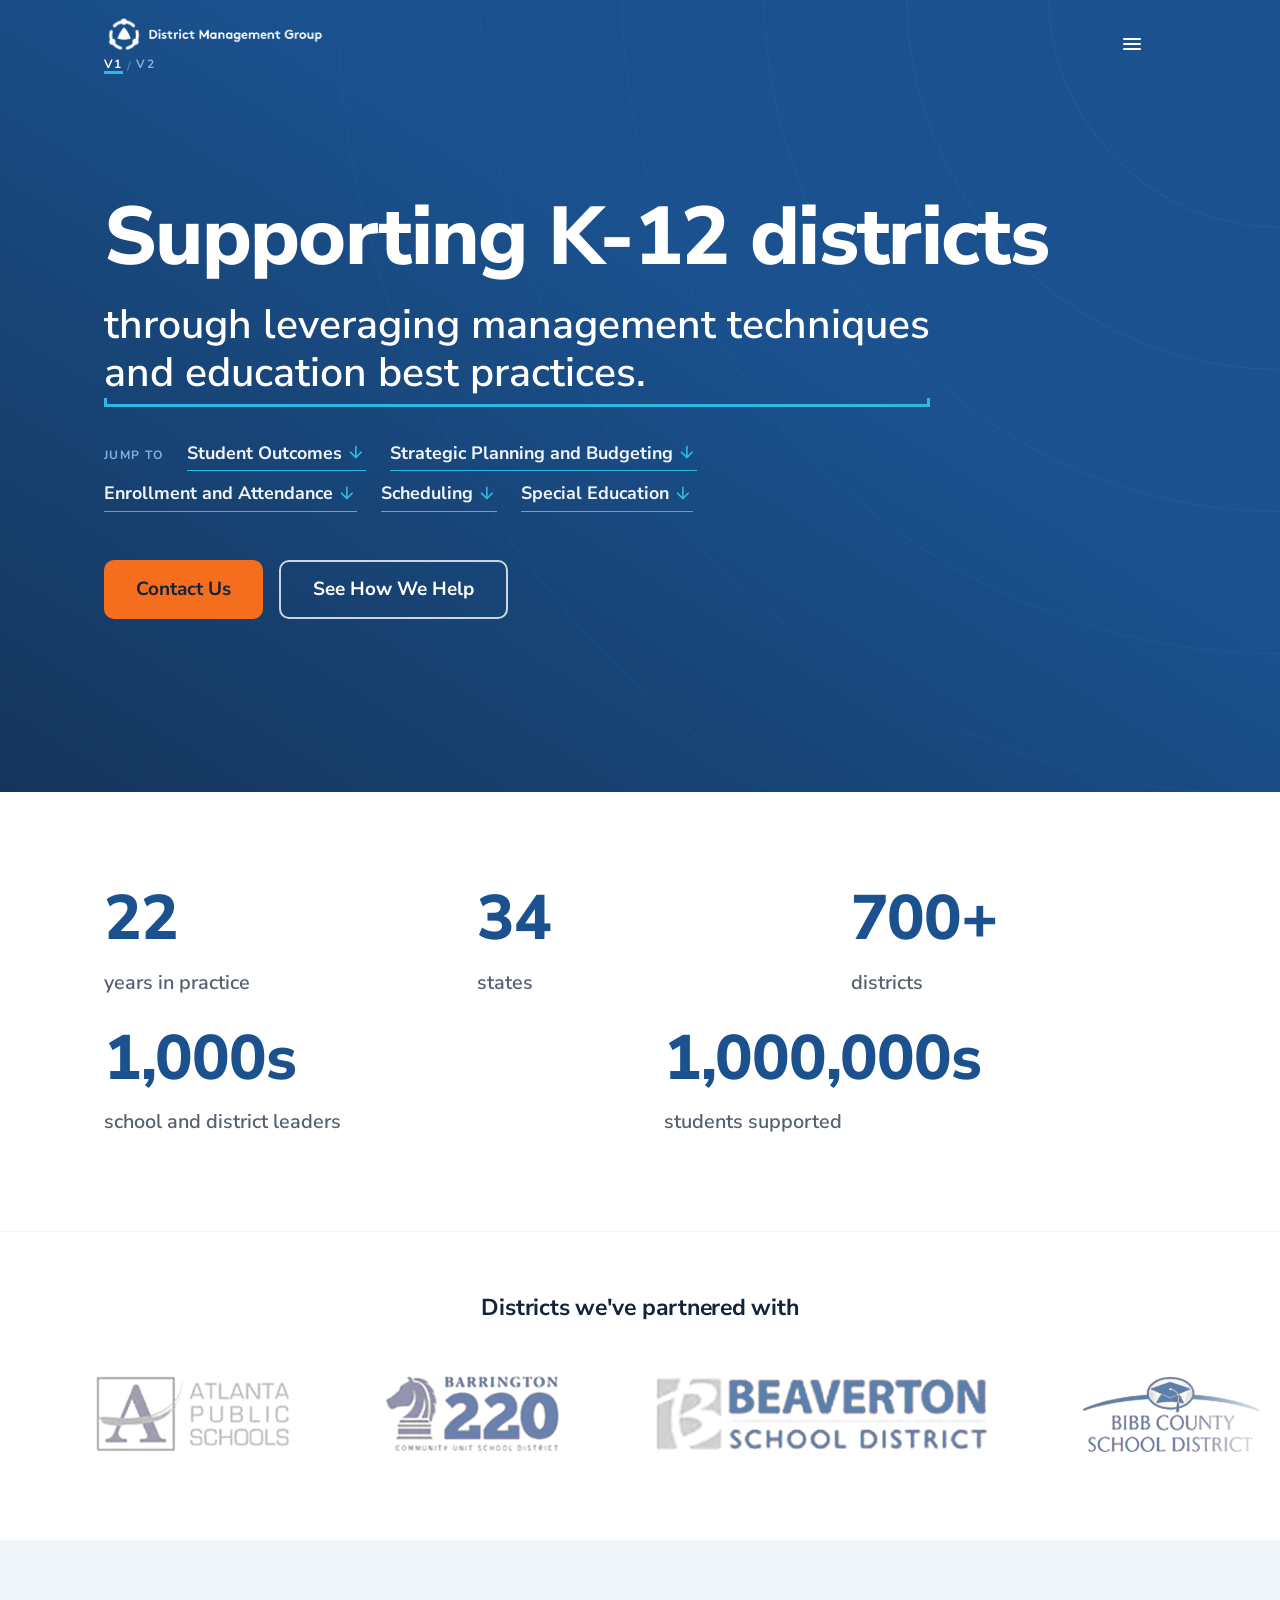
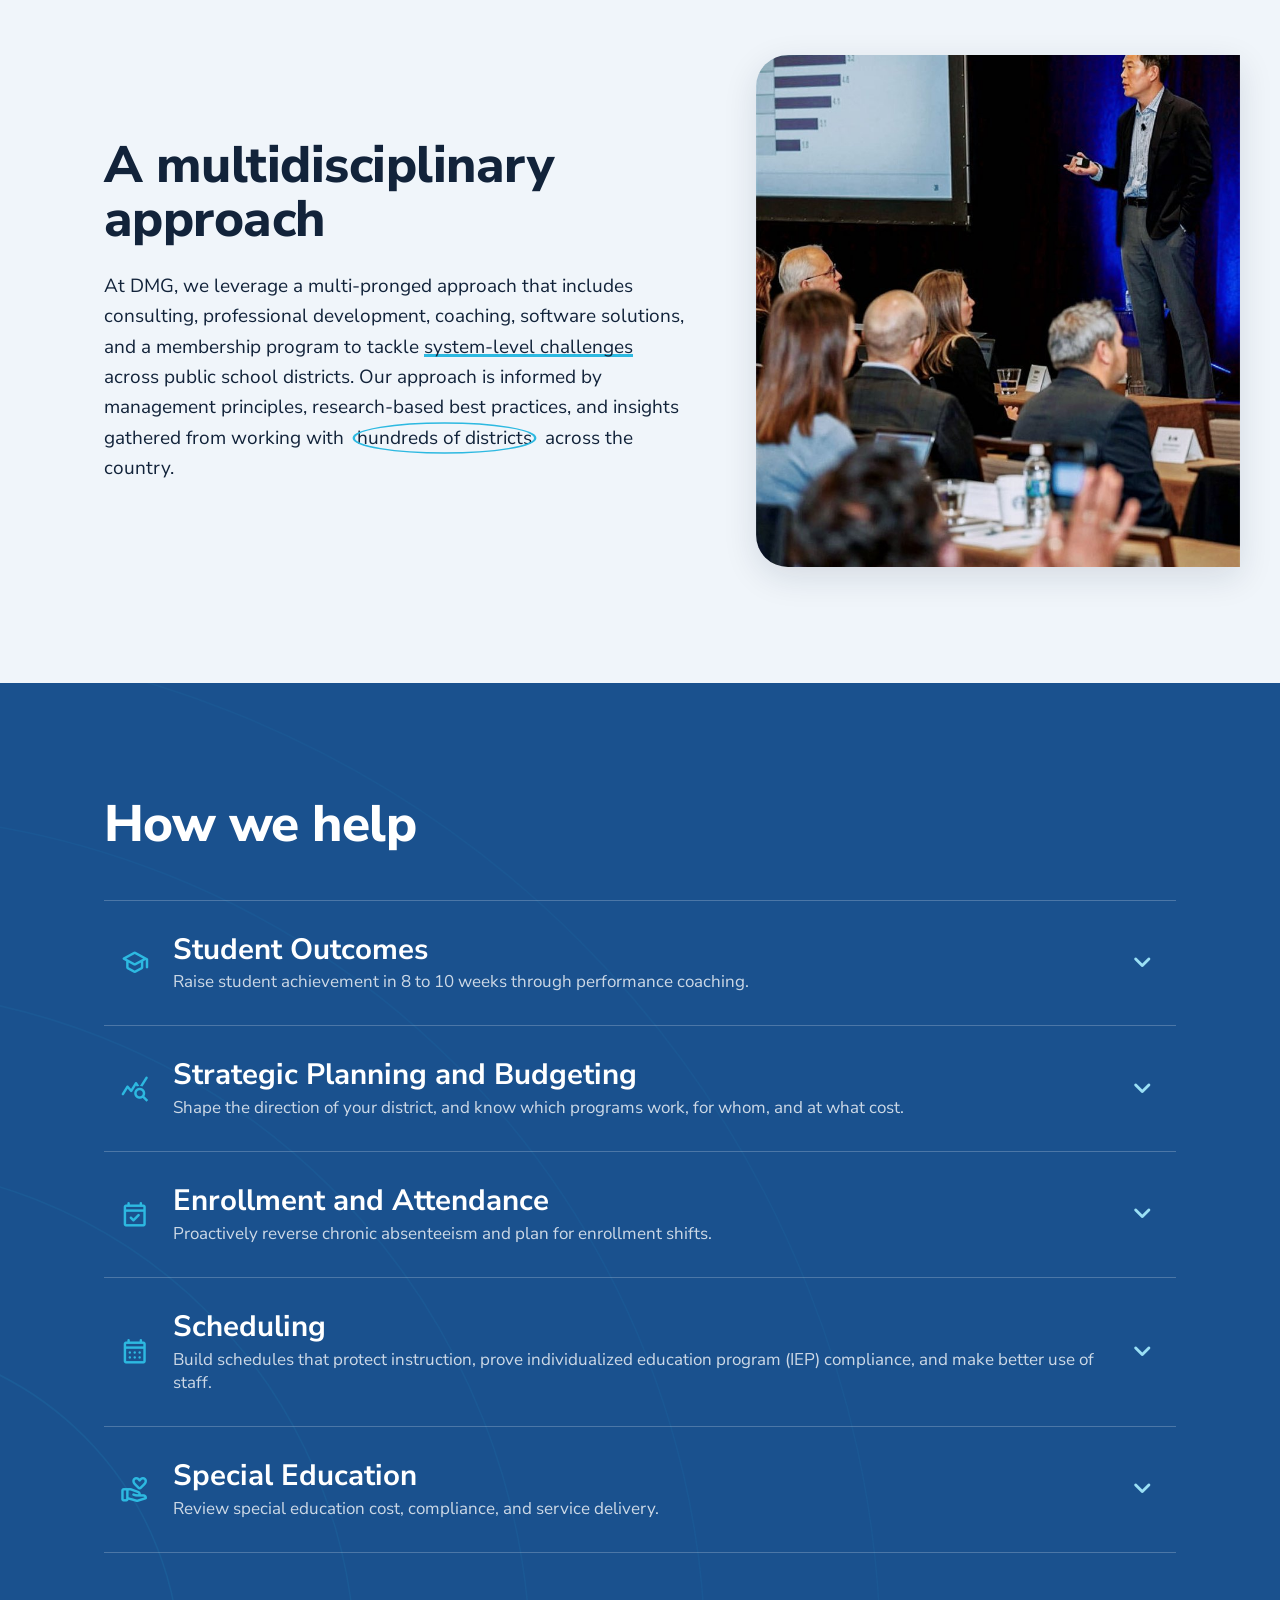
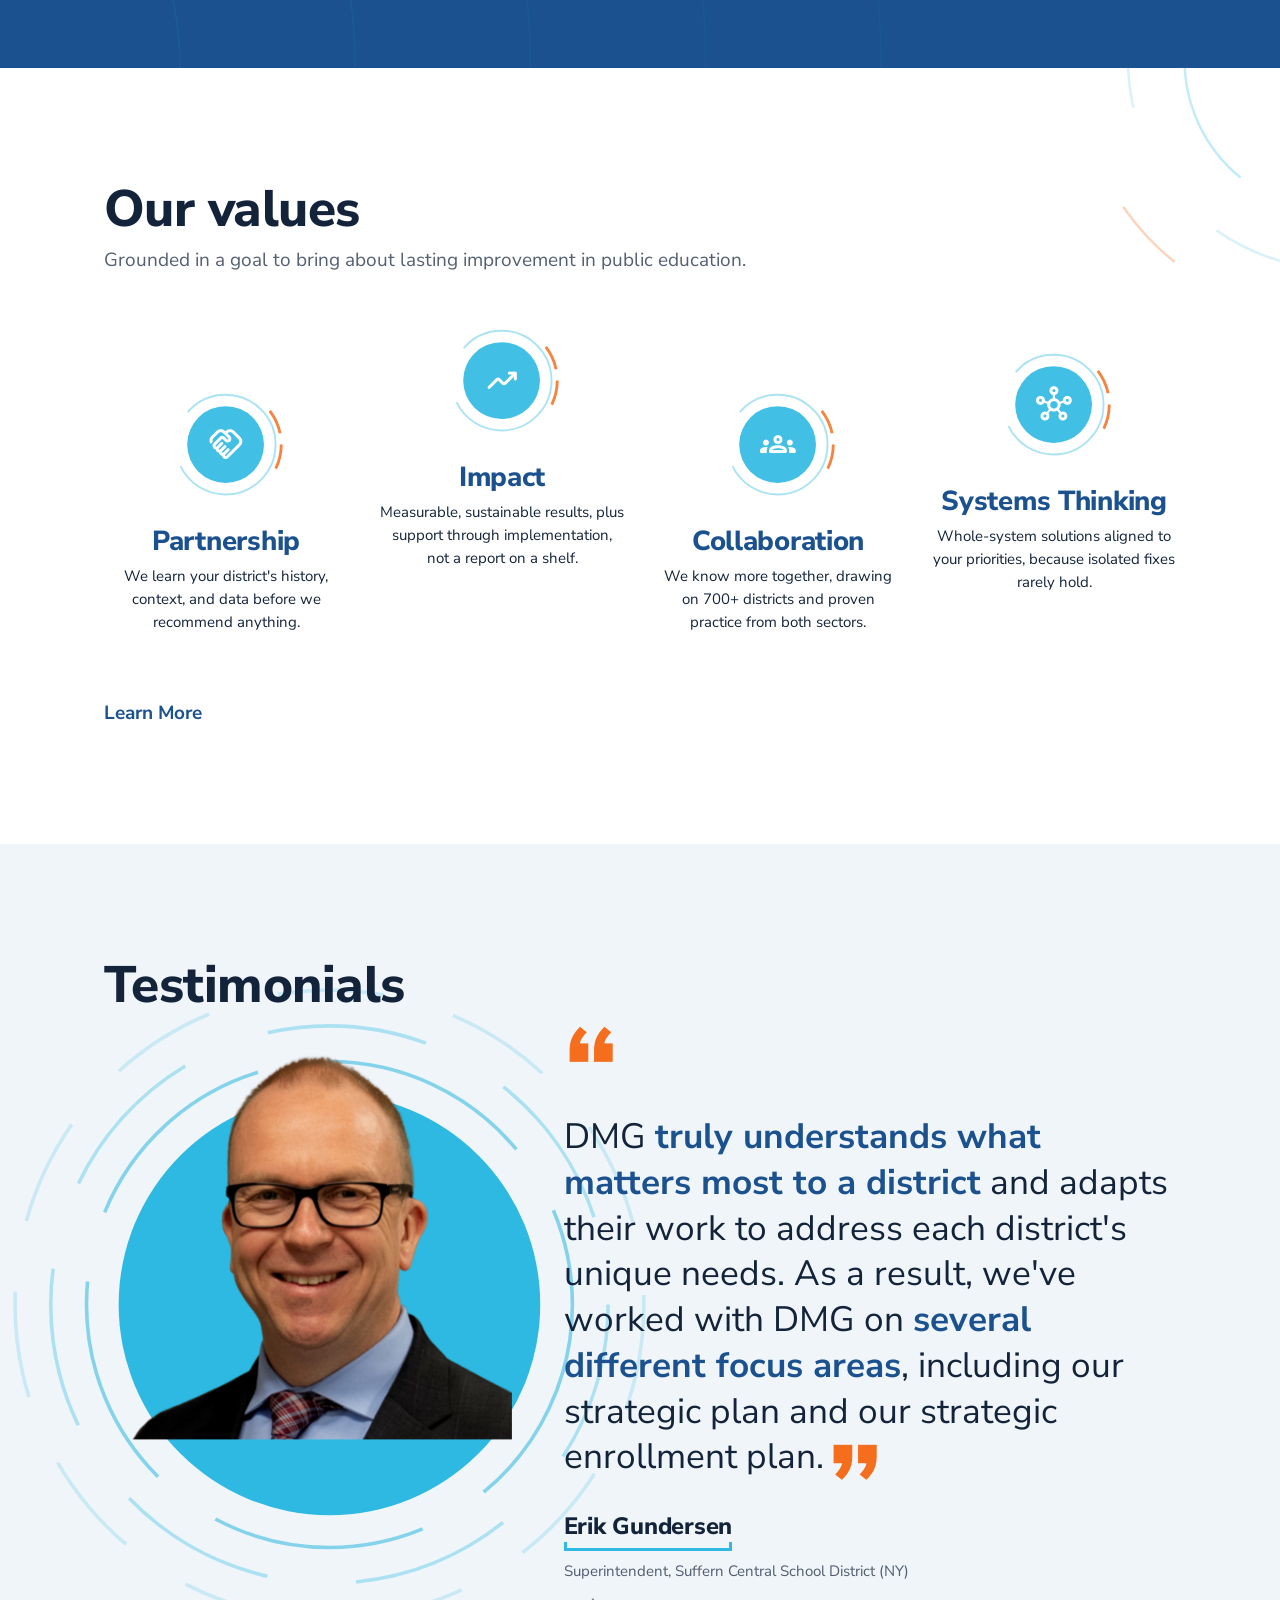
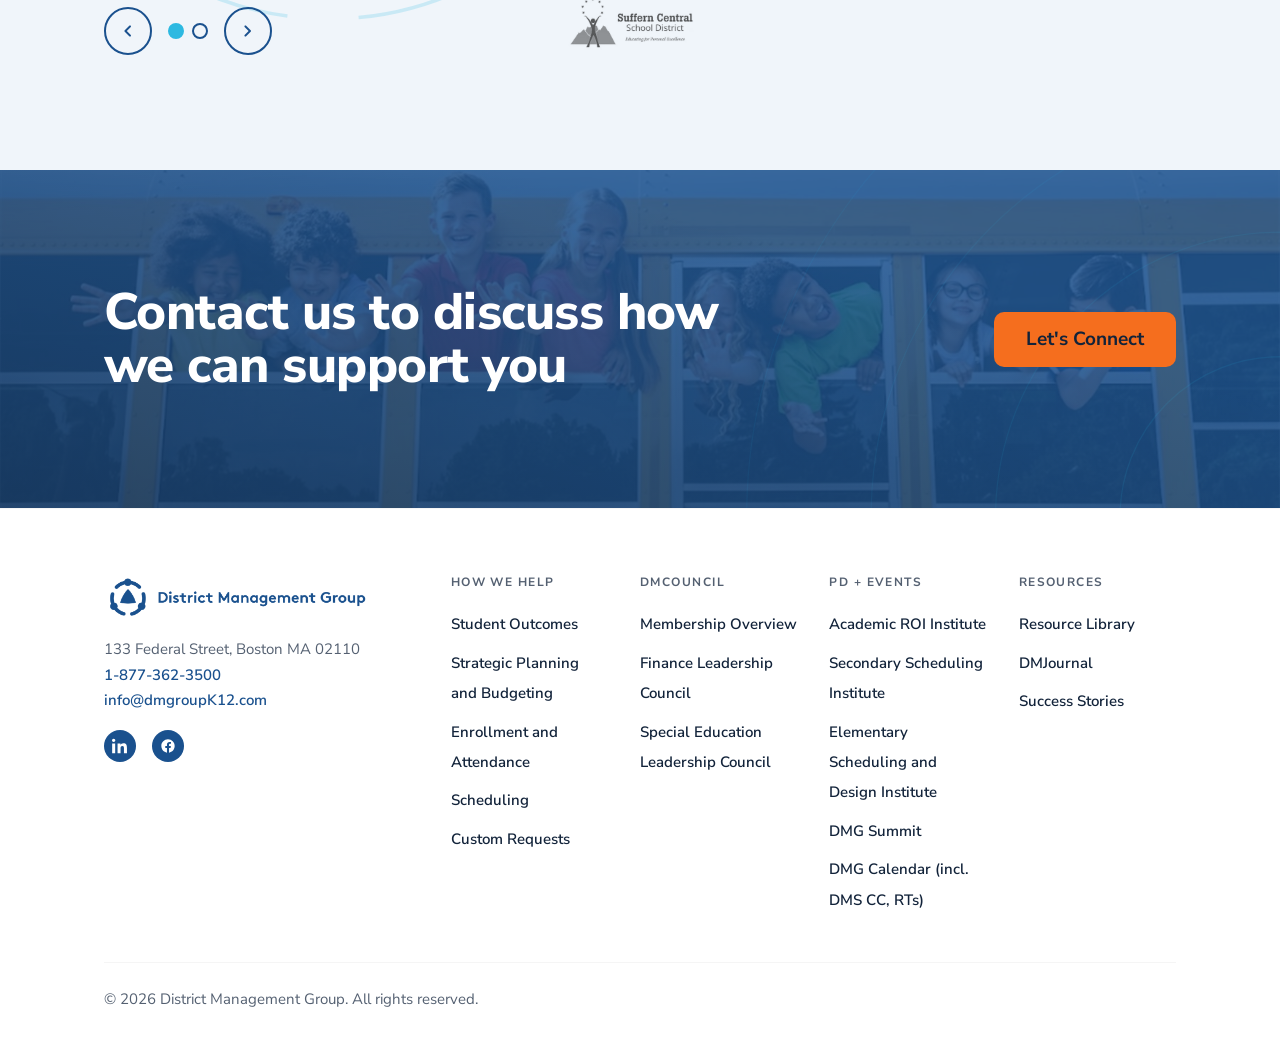
==== commit a83b5a24: "Add v2 design alternative with version switcher - Add v1/v2 links under the logo in the nav, sized t" ====
--- a/index.html
+++ b/index.html
@@ -20,12 +20,20 @@
   <!-- ================= NAV ================= -->
   <header class="site-nav" id="site-nav">
     <div class="container nav-inner">
-      <a class="nav-logo" href="#top" aria-label="District Management Group home">
-        <!-- one asset, two colorways: the white PNG is used directly over the hero,
-             and re-tinted to Dark Blue via a mask once the nav goes white -->
-        <img class="logo-reversed" src="assets/brand/dmg-logo-white.png" alt="District Management Group" width="1844" height="333">
-        <span class="logo-standard" role="img" aria-label="District Management Group"></span>
-      </a>
+      <div class="nav-brand">
+        <a class="nav-logo" href="#top" aria-label="District Management Group home">
+          <!-- one asset, two colorways: the white PNG is used directly over the hero,
+               and re-tinted to Dark Blue via a mask once the nav goes white -->
+          <img class="logo-reversed" src="assets/brand/dmg-logo-white.png" alt="District Management Group" width="1844" height="333">
+          <span class="logo-standard" role="img" aria-label="District Management Group"></span>
+        </a>
+        <!-- version switcher. Sized to fit inside the nav's existing height. -->
+        <nav class="version-switch" aria-label="Design version">
+          <a href="index.html" aria-current="page">v1</a>
+          <span aria-hidden="true">/</span>
+          <a href="v2.html">v2</a>
+        </nav>
+      </div>
 
       <button class="nav-toggle" aria-expanded="false" aria-controls="nav-menu" aria-label="Menu">
         <span class="material-symbols-rounded" aria-hidden="true">menu</span>
--- a/styles.css
+++ b/styles.css
@@ -30,6 +30,7 @@
   --open-row-wash:        rgba(255, 255, 255, 0.045); /* lifts an open accordion row off the blue field */
   --hero-shade-0:         rgba(18, 35, 58, 0);
   --mask-opaque:          #000;   /* mask stops only; never painted */
+  --light-blue-halo:      rgba(45, 185, 225, 0.22);
   --cta-tint:             rgba(26, 81, 142, 0.86);
   --cta-shade:            rgba(18, 35, 58, 0.45);
   --preview-opacity:      0.78;
@@ -1578,3 +1579,42 @@
 @media (prefers-reduced-motion: reduce) {
   .value-orb, .value-orb .orb-spin { animation: none; }
 }
+
+/* ==========================================================================
+   Version switcher (shared by v1 and v2)
+   Sits under the logo INSIDE the nav's existing height: logo 2.5rem + 4px + a
+   0.75rem line is well under --nav-h, so the bar does not grow.
+   ========================================================================== */
+.nav-brand { display: flex; flex-direction: column; align-items: flex-start; gap: var(--sp-xs); flex-shrink: 0; }
+.version-switch {
+  display: flex;
+  align-items: center;
+  gap: var(--sp-xs);
+  font-size: var(--fs-label);
+  font-weight: 700;
+  letter-spacing: 0.12em;
+  text-transform: uppercase;
+  line-height: 1;
+}
+.version-switch a {
+  color: var(--dmg-sky-blue);
+  text-decoration: none;
+  padding-bottom: var(--sp-xs);
+  background-image: linear-gradient(var(--dmg-light-blue), var(--dmg-light-blue));
+  background-repeat: no-repeat;
+  background-size: 0% var(--rule-w);
+  background-position: left bottom;
+  transition: background-size var(--t-fast) var(--ease-out), color var(--t-fast) var(--ease-out);
+}
+.version-switch a:hover { color: var(--dmg-white); background-size: 100% var(--rule-w); }
+.version-switch a[aria-current="page"] { color: var(--dmg-white); background-size: 100% var(--rule-w); }
+.version-switch span { color: var(--dmg-sky-blue); opacity: 0.5; }
+/* once the nav goes white the switcher has to invert too */
+.site-nav.is-scrolled .version-switch a { color: var(--text-muted); }
+.site-nav.is-scrolled .version-switch a:hover,
+.site-nav.is-scrolled .version-switch a[aria-current="page"] { color: var(--dmg-dark-blue); }
+.site-nav.is-scrolled .version-switch span { color: var(--text-muted); }
+@media (max-width: 80em) {
+  .site-nav.menu-open .version-switch a { color: var(--text-muted); }
+  .site-nav.menu-open .version-switch a[aria-current="page"] { color: var(--dmg-dark-blue); }
+}
